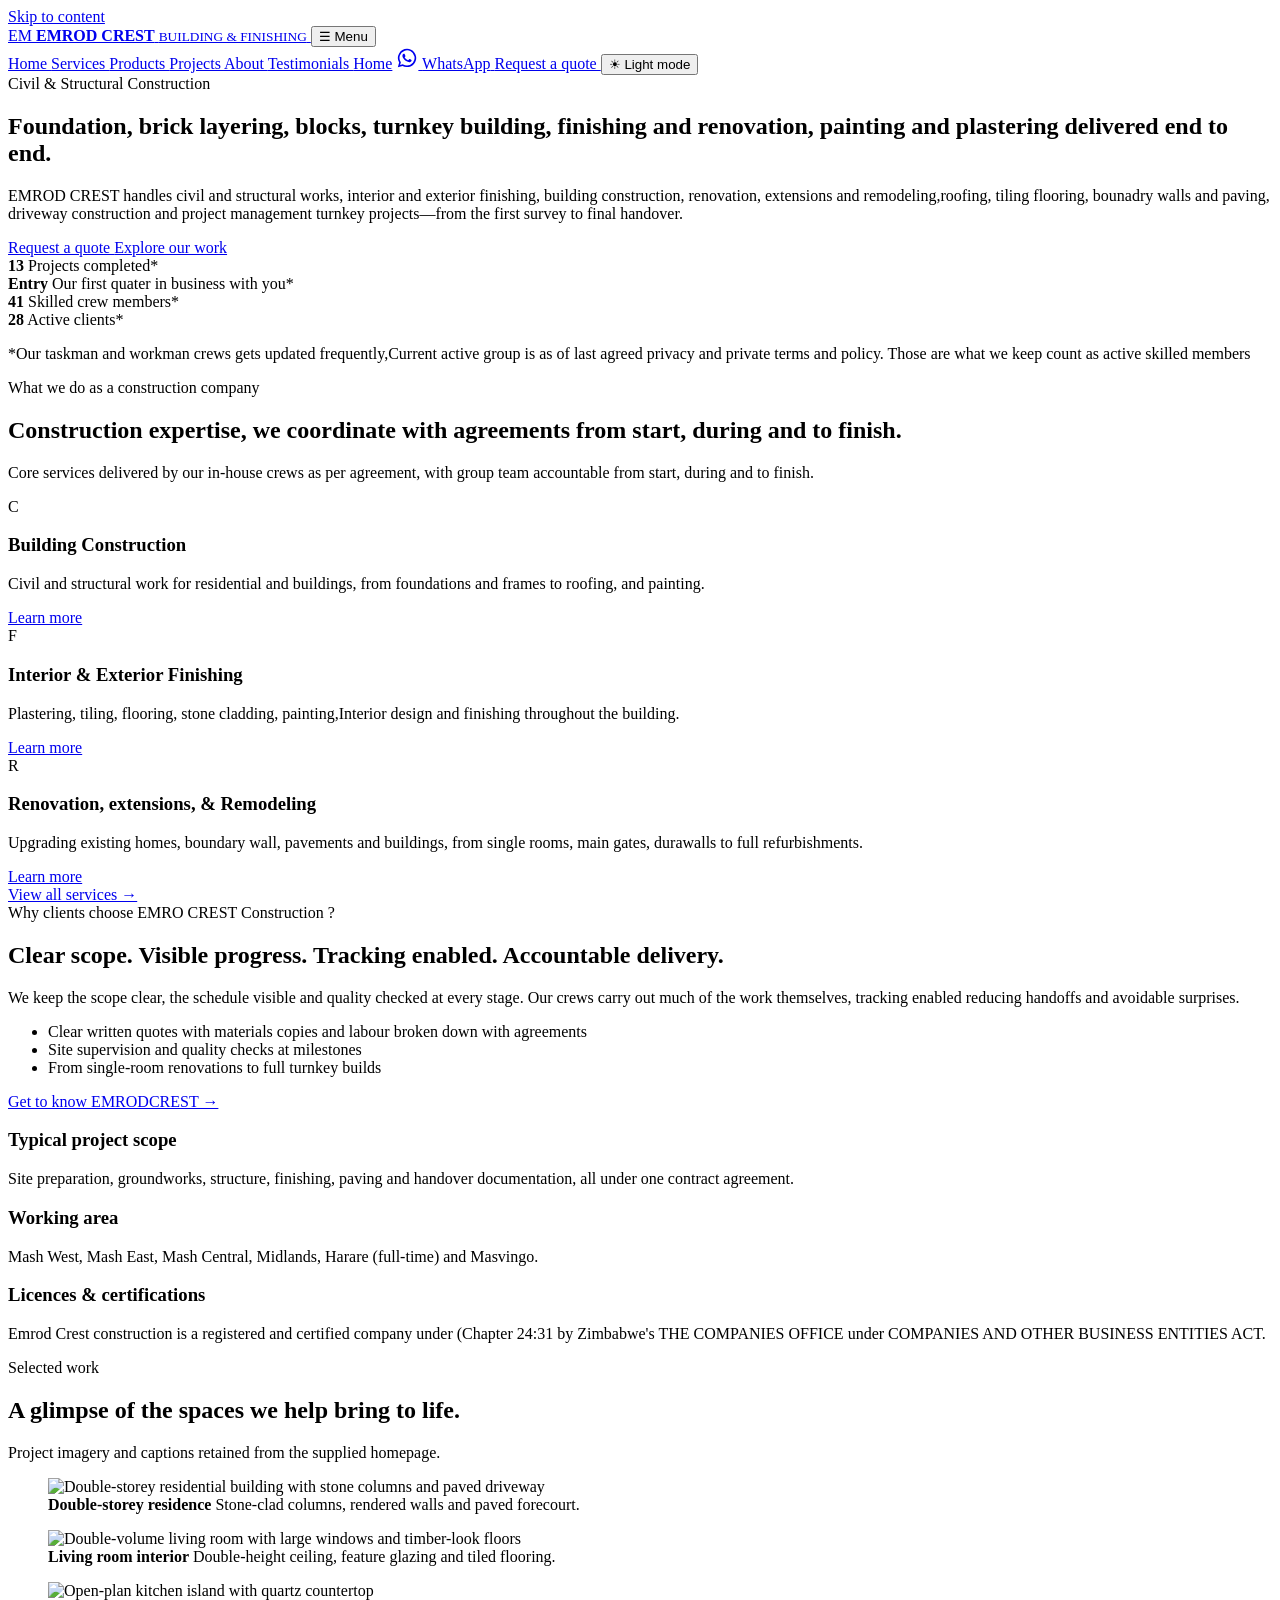
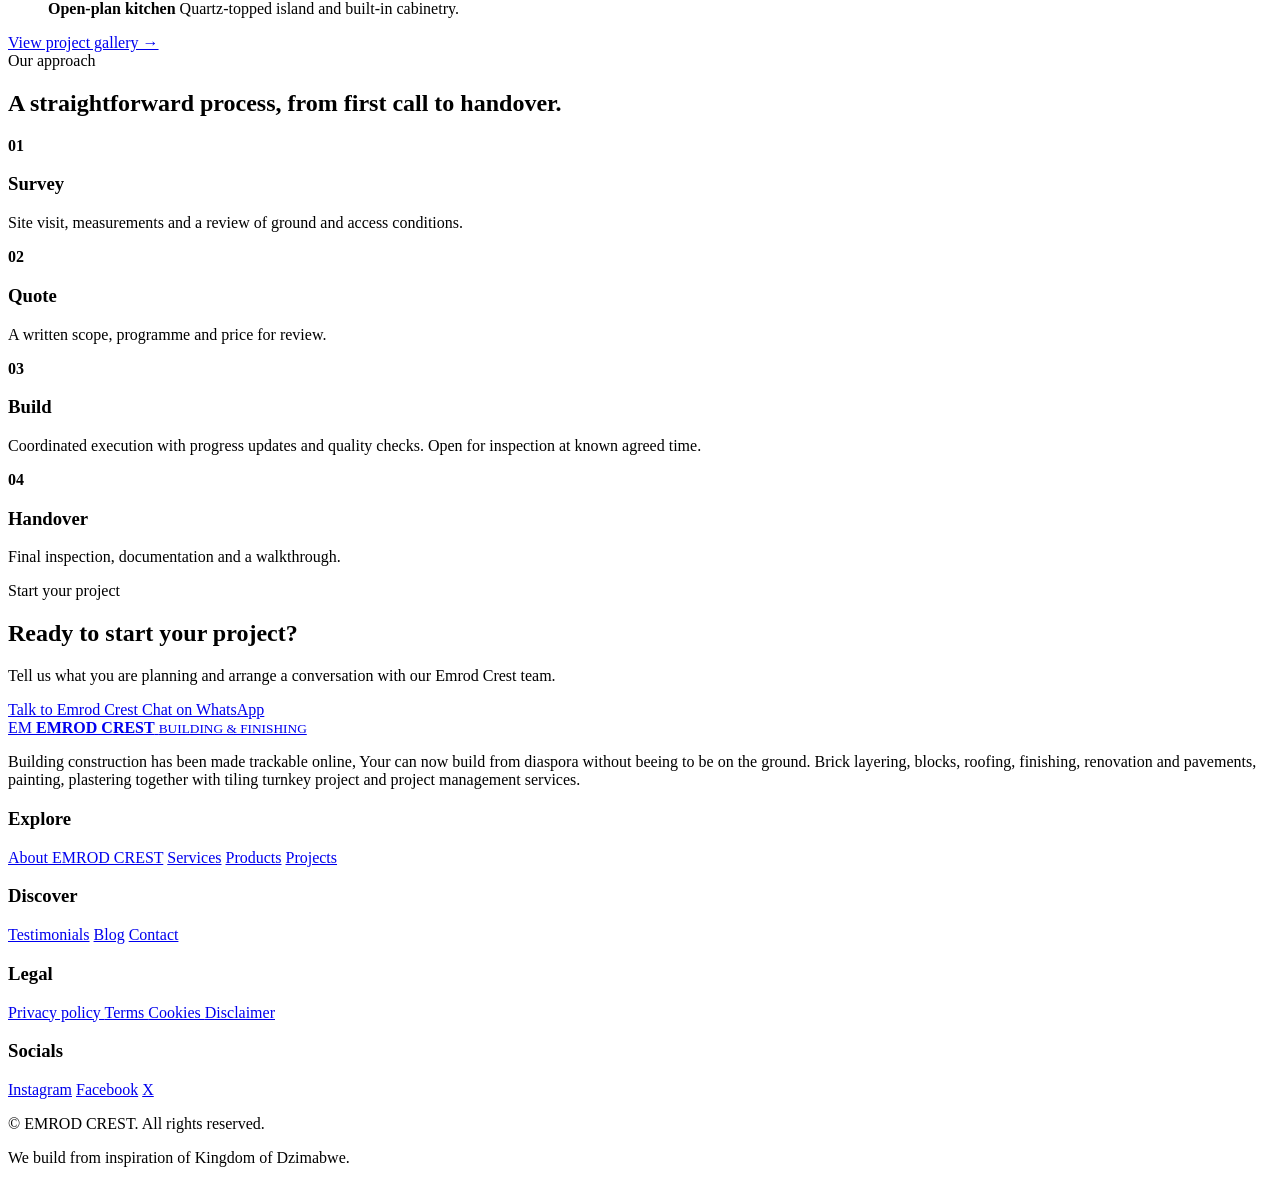
==== index.html @ abd362c2 "Update footer links for About and Facebook" ====
<!-- version2 after version 1 overide -->

<!doctype html>
<html lang="en">
<head>
  <meta charset="utf-8">
  <meta name="viewport" content="width=device-width, initial-scale=1">

  <meta
    name="description"
    content="Emrod Crest construction, bricklaying, finishing, renovation, turnkey building, painting and plastering building services."
  >

  <meta name="theme-color" content="#1f2630">

  <base href="./">

  <title>Building Construction &amp; Finishing | EMROD CREST</title>

  <!-- Theme initialization: prevent a flash of the wrong theme -->
  <script>
    (function () {
      let savedTheme = null;

      try {
        savedTheme = localStorage.getItem("emro-theme");
      } catch (error) {
        // Continue using the system preference.
      }

      const systemPrefersDark = window.matchMedia(
        "(prefers-color-scheme: dark)"
      ).matches;

      const theme = savedTheme ||
        (systemPrefersDark ? "dark" : "light");

      document.documentElement.setAttribute("data-theme", theme);
    })();
  </script>

  <link rel="stylesheet" href="assets/css/style.css">
  <script src="assets/js/main.js" defer></script>
</head>

<body>

<a class="skip-link" href="#main">Skip to content</a>


<!-- =====================================================
     HEADER / NAVIGATION
===================================================== -->

<header class="site-header">
  <div class="container nav-wrap">

    <a class="brand" href="index.html" aria-label="EMRO home">

      <span class="brand-mark">EM</span>

      <span class="brand-copy">
        <strong>EMROD CREST</strong>
        <small>BUILDING &amp; FINISHING</small>
      </span>

    </a>


    <button
      class="menu-toggle"
      type="button"
      aria-expanded="false"
      aria-controls="primary-nav"
    >
      <span aria-hidden="true">☰</span>
      <span>Menu</span>
    </button>


    <nav class="primary-nav" id="primary-nav" aria-label="Primary navigation">

      <a href="index.html" data-page="index.html" aria-current="page">
        Home
      </a>

      <a href="pages/services.html" data-page="services.html">
        Services
      </a>

      <a href="pages/products.html" data-page="products.html">
        Products
      </a>

      <a href="pages/projects.html" data-page="projects.html">
        Projects
      </a>

      <a href="pages/about.html" data-page="about.html">
        About
      </a>

      <a href="pages/testimonials.html" data-page="testimonials.html">
        Testimonials
      </a>

      <a href="index.html" data-page="index.html">Home</a>


      <!-- WhatsApp -->
      <a
        class="whatsapp-link"
        href="https://wa.me/263714387085?text=Hello%20EmrodCrest%2C%20I%27m%20interested%20in%20your%20products%20and%20services."
        target="_blank"
        rel="noopener noreferrer"
        aria-label="Chat with Emro Crest on WhatsApp"
        title="Chat with us on WhatsApp"
      >

        <svg
          viewBox="0 0 32 32"
          width="22"
          height="22"
          fill="currentColor"
          aria-hidden="true"
        >
          <path d="M16.04 2.67A13.27 13.27 0 0 0 4.6 22.65L2.67 29.33l6.84-1.8a13.3 13.3 0 1 0 6.53-24.86Zm0 24.2a10.95 10.95 0 0 1-5.58-1.53l-.4-.24-4.06 1.07 1.09-3.96-.26-.41a10.96 10.96 0 1 1 9.21 5.07Zm6.02-8.2c-.33-.17-1.96-.97-2.26-1.08-.3-.11-.52-.17-.74.17-.22.33-.85 1.08-1.04 1.3-.19.22-.38.25-.71.08-.33-.17-1.4-.52-2.67-1.65-.99-.88-1.66-1.97-1.85-2.3-.19-.33-.02-.51.14-.67.15-.15.33-.38.49-.57.16-.19.22-.33.33-.55.11-.22.06-.41-.03-.57-.08-.16-.74-1.79-1.01-2.45-.27-.64-.54-.55-.74-.56l-.63-.01c-.22 0-.57.08-.87.41-.3.33-1.14 1.11-1.14 2.7s1.17 3.13 1.33 3.35c.16.22 2.3 3.51 5.57 4.92.78.34 1.39.54 1.87.69.79.25 1.51.21 2.08.13.63-.09 1.96-.8 2.24-1.57.27-.77.27-1.43.19-1.57-.08-.14-.3-.22-.63-.39Z"/>
        </svg>

        <span>WhatsApp</span>

      </a>


      <a class="nav-cta" href="pages/contact.html">
        Request a quote
      </a>


      <!-- Shared theme toggle -->
      <button
        class="theme-toggle"
        type="button"
        data-theme-toggle
        aria-label="Switch colour theme"
        aria-pressed="false"
        title="Switch between light and dark mode"
        >
        <span class="theme-toggle-icon" data-theme-icon aria-hidden="true">☀</span>
          <span class="theme-toggle-label" data-theme-label>Light mode</span>
      </button>

    </nav>

  </div>
</header>



<!-- =====================================================
     MAIN CONTENT
===================================================== -->

<main id="main">


  <!-- ===================================================
       HERO SECTION
  ==================================================== -->

  <section class="hero">

    <div class="container hero-inner">

      <div class="eyebrow">
        Civil &amp; Structural Construction
      </div>

      <h1>
        Foundation, brick layering, blocks, turnkey building, finishing and renovation, painting and plastering
        delivered end to end.
      </h1>

      <p>
        EMROD CREST handles civil and structural works, interior and
        exterior finishing, building construction, renovation, extensions and 
        remodeling,roofing, tiling flooring, bounadry walls and
        paving, driveway construction and project management
        turnkey projects—from the first survey to final handover.
      </p>

      <div class="hero-actions">

        <a class="button button-primary" href="pages/contact.html">
          Request a quote
        </a>

        <a class="button button-outline" href="pages/projects.html">
          Explore our work
        </a>

      </div>

    </div>

  </section>



  <!-- ===================================================
       STATISTICS
  ==================================================== -->

  <section class="stats">

    <div class="container">

      <div class="stats-grid">

        <div class="stat">
          <strong>13</strong>
          <span>Projects completed*</span>
        </div>

        <div class="stat">
          <strong>Entry</strong>
          <span>Our first quater in business with you*</span>
        </div>

        <div class="stat">
          <strong>41</strong>
          <span>Skilled crew members*</span>
        </div>

        <div class="stat">
          <strong>28</strong>
          <span>Active clients*</span>
        </div>

      </div>

      <p class="blog-meta">
        *Our taskman and workman crews gets updated frequently,Current active group is as
        of last agreed privacy and private terms and policy. Those are what we keep count as active skilled members 
      </p>

    </div>

  </section>



  <!-- ===================================================
       SERVICES OVERVIEW
  ==================================================== -->

  <section class="section">

    <div class="container">

      <div class="section-heading">

        <div class="eyebrow">What we do as a construction company</div>

        <h2>
          Construction expertise, we coordinate with agreements from start, during and to finish.
        </h2>

        <p class="lead">
          Core services delivered by our in-house crews as per agreement, with group
          team accountable from start, during and to finish.
        </p>

      </div>


      <div class="card-grid">

        <article class="card">

          <div class="card-icon" aria-hidden="true">C</div>

          <h3>Building Construction</h3>

          <p>
            Civil and structural work for residential and
            buildings, from foundations and frames
            to roofing, and painting.
          </p>

          <a class="text-link" href="pages/services.html">
            Learn more
          </a>

        </article>


        <article class="card">

          <div class="card-icon" aria-hidden="true">F</div>

          <h3>Interior &amp; Exterior Finishing</h3>

          <p>
            Plastering, tiling, flooring, stone cladding,
            painting,Interior design and finishing throughout the building.
          </p>

          <a class="text-link" href="pages/services.html">
            Learn more
          </a>

        </article>


        <article class="card">

          <div class="card-icon" aria-hidden="true">R</div>

          <h3>Renovation, extensions, &amp; Remodeling</h3>

          <p>
            Upgrading existing homes, boundary wall, pavements and buildings, from
            single rooms, main gates, durawalls  to full refurbishments.
          </p>

          <a class="text-link" href="pages/services.html">
            Learn more
          </a>

        </article>

      </div>


      <a class="text-link" href="pages/services.html">
        View all services →
      </a>

    </div>

  </section>



  <!-- ===================================================
       WHY CHOOSE EMRO
  ==================================================== -->

  <section class="section section-alt">

    <div class="container split">

      <div>

        <div class="eyebrow">
          Why clients choose EMRO CREST Construction ?
        </div>

        <h2>
          Clear scope. Visible progress. Tracking enabled. Accountable delivery.
        </h2>

        <p>
          We keep the scope clear, the schedule visible and
          quality checked at every stage. Our crews carry out
          much of the work themselves, tracking enabled reducing
          handoffs and avoidable surprises.
        </p>


        <ul class="check-list">

          <li>
            Clear written quotes with materials copies and labour broken down with agreements
          </li>

          <li>
            Site supervision and quality checks at milestones
          </li>

          <li>
            From single-room renovations to full turnkey builds
          </li>

        </ul>


        <a class="text-link" href="pages/about.html">
          Get to know EMRODCREST →
        </a>

      </div>


      <aside class="dark-panel">

        <h3>Typical project scope</h3>

        <p>
          Site preparation, groundworks, structure, finishing,
          paving and handover documentation, all under one contract agreement.
        </p>


        <h3>Working area</h3>

        <p>
          Mash West, Mash East, Mash Central, Midlands,
          Harare (full-time) and Masvingo.
        </p>


        <h3>Licences &amp; certifications</h3>

        <p class="blog-meta">
          Emrod Crest construction is a registered and certified company under (Chapter 24:31
          by Zimbabwe's THE COMPANIES OFFICE under COMPANIES AND OTHER BUSINESS ENTITIES ACT.
        </p>

      </aside>

    </div>

  </section>



  <!-- ===================================================
       SELECTED PROJECTS
  ==================================================== -->

  <section class="section">

    <div class="container">

      <div class="section-heading">

        <div class="eyebrow">Selected work</div>

        <h2>
          A glimpse of the spaces we help bring to life.
        </h2>

        <p class="lead">
          Project imagery and captions retained from the supplied
          homepage.  
        </p>

      </div>


      <div class="project-grid">

        <figure class="project-card">

          <img
            src="images/double-storey-exterior.png"
            alt="Double-storey residential building with stone columns and paved driveway"
            loading="lazy"
          >

          <figcaption>
            <b>Double-storey residence</b>
            Stone-clad columns, rendered walls and paved forecourt.
          </figcaption>

        </figure>


        <figure class="project-card">

          <img
            src="images/living-room.png"
            alt="Double-volume living room with large windows and timber-look floors"
            loading="lazy"
          >

          <figcaption>
            <b>Living room interior</b>
            Double-height ceiling, feature glazing and tiled flooring.
          </figcaption>

        </figure>


        <figure class="project-card">

          <img
            src="images/kitchen.png"
            alt="Open-plan kitchen island with quartz countertop"
            loading="lazy"
          >

          <figcaption>
            <b>Open-plan kitchen</b>
            Quartz-topped island and built-in cabinetry.
          </figcaption>

        </figure>

      </div>


      <a class="text-link" href="pages/projects.html">
        View project gallery →
      </a>

    </div>

  </section>



  <!-- ===================================================
       PROJECT PROCESS
  ==================================================== -->

  <section class="section section-alt">

    <div class="container">

      <div class="section-heading">

        <div class="eyebrow">Our approach</div>

        <h2>
          A straightforward process, from first call to handover.
        </h2>

      </div>


      <div class="process-grid">

        <div class="process-step">

          <b>01</b>

          <h3>Survey</h3>

          <p>
            Site visit, measurements and a review of ground
            and access conditions.
          </p>

        </div>


        <div class="process-step">

          <b>02</b>

          <h3>Quote</h3>

          <p>
            A written scope, programme and price for review.
          </p>

        </div>


        <div class="process-step">

          <b>03</b>

          <h3>Build</h3>

          <p>
            Coordinated execution with progress updates
            and quality checks. Open for inspection at
            known agreed time.
          </p>

        </div>


        <div class="process-step">

          <b>04</b>

          <h3>Handover</h3>

          <p>
            Final inspection, documentation and a walkthrough.
          </p>

        </div>

      </div>

    </div>

  </section>



  <!-- ===================================================
       FINAL CALL TO ACTION
  ==================================================== -->

  <section class="cta">

    <div class="container">

      <div class="eyebrow">Start your project</div>

      <h2>Ready to start your project?</h2>

      <p>
        Tell us what you are planning and arrange a conversation
        with our Emrod Crest team.
      </p>


      <div class="cta-actions">

        <a class="button button-dark" href="pages/contact.html">
          Talk to Emrod Crest
        </a>

        <a
          class="button button-outline"
          href="https://wa.me/263788146367?text=Hello%20EMRODCREST%2C%20I%20would%20like%20to%20discuss%20a%20construction%20project."
          target="_blank"
          rel="noopener noreferrer"
        >
          Chat on WhatsApp
        </a>

      </div>

    </div>

  </section>

</main>



<!-- =====================================================
     FOOTER
===================================================== -->

<footer class="site-footer">

  <div class="container">

    <div class="footer-grid">


      <!-- Brand -->
      <div class="footer-brand">

        <a class="brand" href="index.html">

          <span class="brand-mark">EM</span>

          <span class="brand-copy">
            <strong>EMROD CREST</strong>
            <small>BUILDING &amp; FINISHING</small>
          </span>

        </a>

        <p>
          Building construction has been made trackable online,
          Your can now build from diaspora without beeing to be on the ground.
          Brick layering, blocks, roofing, finishing, renovation and
          pavements, painting, plastering together with tiling
          turnkey project and project management services.
        </p>

      </div>


      <!-- Explore -->
      <div>

        <h3>Explore</h3>

        <div class="footer-links">

          <a href="pages/about.html">About EMROD CREST</a>
          <a href="pages/services.html">Services</a>
          <a href="pages/products.html">Products</a>
          <a href="pages/projects.html">Projects</a>

        </div>

      </div>


      <!-- Discover -->
      <div>

        <h3>Discover</h3>

        <div class="footer-links">

          <a href="pages/testimonials.html">Testimonials</a>
          <a href="pages/blog/index.html">Blog</a>
          <a href="pages/contact.html">Contact</a>

        </div>

      </div>


      <!-- Legal -->
      <div>

        <h3>Legal</h3>

        <div class="footer-links">

          <a href="pages/legal/privacy-policy.html">
            Privacy policy
          </a>

          <a href="pages/legal/terms.html">
            Terms
          </a>

          <a href="pages/legal/cookies.html">
            Cookies
          </a>

          <a href="pages/legal/disclaimer.html">
            Disclaimer
          </a>
        </div>
      </div>
      <!-- Socials -->
      <div>
        <h3>Socials</h3>

        <div class="footer-links">
          <a href="https://www.instagram.com/emrodcrest/" target="_blank" rel="noopener noreferrer">Instagram</a>
          <a href="https://www.facebook.com/EMRODCREST" target="_blank" rel="noopener noreferrer">Facebook</a>
          <a href="https://x.com/EmmanuelMurire" target="_blank" rel="noopener noreferrer">X</a>
          </div>

      </div>

    <!-- Footer bottom -->
    <div class="footer-bottom">

      <p>
        © <span data-current-year></span> EMROD CREST. All rights reserved.
      </p>

      <p>
        We build from inspiration of Kingdom of Dzimabwe.
      </p>

    </div>

  </div>

</footer>

</body>
</html>


<!-- version 1 parent

<!DOCTYPE html>
<html lang="en">
<head>
<meta charset="UTF-8">
<meta name="viewport" content="width=device-width, initial-scale=1, viewport-fit=cover">
<title>EMRO | Building Construction &amp; Finishing</title>
<style>
  :root {
    --bg: #f5f3ee; --surface: #ffffff; --ink: #1c1f24; --muted: #5d636d;
    --accent: #e0872e; --accent-dark: #bd6d1d; --navy: #1d3b57; --dark: #1f2630; --line: #e2dfd7;
    box-sizing: border-box;
    padding-top: env(safe-area-inset-top, 0px);
    padding-bottom: env(safe-area-inset-bottom, 0px);
  }
  @media (prefers-color-scheme: dark) {
    :root:not([data-theme="light"]) {
      --bg: #14171c; --surface: #1c2027; --ink: #f1f2f4; --muted: #a4abb6; --dark: #0d0f13; --line: #2d333d;
    }
  }
  :root[data-theme="dark"] {
    --bg: #14171c; --surface: #1c2027; --ink: #f1f2f4; --muted: #a4abb6; --dark: #0d0f13; --line: #2d333d;
  }
  * { box-sizing: border-box; }
  html { scroll-behavior: smooth; scroll-padding-top: 80px; }
  body { margin: 0; font-family: system-ui, -apple-system, "Segoe UI", Roboto, Helvetica, Arial, sans-serif; background: var(--bg); color: var(--ink); line-height: 1.6; }
  a { color: inherit; }
  img { max-width: 100%; display: block; }
  .wrap { max-width: 1100px; margin: 0 auto; padding: 0 20px; }

  header.nav { position: sticky; top: env(safe-area-inset-top, 0px); z-index: 10; background: var(--dark); }
  .nav .wrap { display: flex; align-items: center; justify-content: space-between; height: 72px; }
  .logo-pill { background: #fff; border-radius: 8px; padding: 4px 8px; display: flex; align-items: center; }
  .logo-pill img { height: 52px; width: auto; }
  .nav ul { list-style: none; display: flex; gap: 22px; margin: 0; padding: 0; }
  .nav a { text-decoration: none; font-size: 0.92rem; color: #fff; opacity: 0.85; }
  .nav a:hover { opacity: 1; color: var(--accent); }
  @media (max-width: 760px) { .nav ul { display: none; } }

  .hero { background: linear-gradient(135deg, var(--dark) 0%, #2d3846 100%); color: #fff; padding: 96px 0 110px; }
  .eyebrow { color: var(--accent); text-transform: uppercase; letter-spacing: 2px; font-size: 0.8rem; font-weight: 700; }
  .hero h1 { font-size: clamp(2.1rem, 5vw, 3.5rem); line-height: 1.1; margin: 14px 0 18px; max-width: 780px; }
  .hero p { font-size: 1.1rem; max-width: 640px; opacity: 0.88; margin: 0 0 30px; }
  .btn { display: inline-block; padding: 14px 26px; border-radius: 6px; text-decoration: none; font-weight: 700; margin: 0 12px 10px 0; }
  .btn-primary { background: var(--accent); color: #fff; }
  .btn-primary:hover { background: var(--accent-dark); }
  .btn-ghost { border: 2px solid rgba(255,255,255,0.5); color: #fff; }
  .btn-ghost:hover { border-color: #fff; }

  .stats { margin-top: -48px; position: relative; }
  .stats .grid { display: grid; grid-template-columns: repeat(4, 1fr); background: var(--surface); border: 1px solid var(--line); border-radius: 10px; box-shadow: 0 10px 30px rgba(0,0,0,0.08); }
  .stat { padding: 26px 18px; text-align: center; border-right: 1px solid var(--line); }
  .stat:last-child { border-right: none; }
  .stat strong { display: block; font-size: 1.9rem; color: var(--accent); }
  .stat span { font-size: 0.85rem; color: var(--muted); }
  @media (max-width: 680px) {
    .stats .grid { grid-template-columns: repeat(2, 1fr); }
    .stat:nth-child(2) { border-right: none; }
    .stat:nth-child(-n+2) { border-bottom: 1px solid var(--line); }
  }

  section { padding: 84px 0; }
  section h2 { font-size: clamp(1.7rem, 3.5vw, 2.4rem); margin: 0 0 12px; }
  .lead { color: var(--muted); max-width: 680px; margin: 0 0 40px; }

  .services { display: grid; grid-template-columns: repeat(auto-fit, minmax(250px, 1fr)); gap: 20px; }
  .card { background: var(--surface); border: 1px solid var(--line); border-radius: 10px; padding: 28px; transition: transform .2s, border-color .2s; }
  .card:hover { transform: translateY(-3px); border-color: var(--accent); }
  .icon { width: 46px; height: 46px; border-radius: 8px; background: rgba(224,135,46,0.14); color: var(--accent); display: flex; align-items: center; justify-content: center; font-weight: 800; margin-bottom: 16px; }
  .card h3 { margin: 0 0 8px; font-size: 1.1rem; }
  .card p { margin: 0; color: var(--muted); font-size: 0.95rem; }

  .alt { background: var(--surface); border-top: 1px solid var(--line); border-bottom: 1px solid var(--line); }
  .split { display: grid; grid-template-columns: 1fr 1fr; gap: 56px; align-items: center; }
  .split p { color: var(--muted); }
  ul.checks { list-style: none; padding: 0; margin: 20px 0 0; }
  ul.checks li { padding: 8px 0 8px 30px; position: relative; border-bottom: 1px dashed var(--line); }
  ul.checks li::before { content: "\2713"; position: absolute; left: 0; color: var(--accent); font-weight: 800; }
  .panel { background: var(--dark); color: #fff; border-radius: 12px; padding: 36px; }
  .panel h4 { margin: 0 0 6px; color: var(--accent); font-size: 0.85rem; letter-spacing: 2px; text-transform: uppercase; }
  .panel p { color: rgba(255,255,255,0.8); margin: 0 0 20px; }
  .panel p:last-child { margin-bottom: 0; }
  @media (max-width: 800px) { .split { grid-template-columns: 1fr; gap: 32px; } }

  .gallery { display: grid; grid-template-columns: repeat(3, 1fr); gap: 18px; }
  .gallery figure { margin: 0; border-radius: 10px; overflow: hidden; background: var(--surface); border: 1px solid var(--line); }
  .gallery img { width: 100%; height: 280px; object-fit: cover; }
  .gallery figcaption { padding: 14px 18px; font-size: 0.92rem; color: var(--muted); }
  .gallery figcaption b { color: var(--ink); display: block; font-size: 1rem; }
  .gallery .wide { grid-column: span 2; }
  @media (max-width: 800px) { .gallery { grid-template-columns: 1fr 1fr; } .gallery .wide { grid-column: span 2; } }
  @media (max-width: 520px) { .gallery { grid-template-columns: 1fr; } .gallery .wide { grid-column: auto; } .gallery img { height: 220px; } }

  .process { display: grid; grid-template-columns: repeat(4, 1fr); gap: 18px; }
  .step { border-top: 3px solid var(--accent); padding-top: 16px; }
  .step b { display: block; color: var(--accent); font-size: 0.85rem; letter-spacing: 1px; margin-bottom: 6px; }
  .step h3 { margin: 0 0 6px; font-size: 1.05rem; }
  .step p { margin: 0; color: var(--muted); font-size: 0.92rem; }
  @media (max-width: 800px) { .process { grid-template-columns: repeat(2, 1fr); } }
  @media (max-width: 480px) { .process { grid-template-columns: 1fr; } }

  .cta { background: var(--accent); color: #fff; text-align: center; padding: 72px 0; }
  .cta h2 { color: #fff; margin-bottom: 10px; }
  .cta p { opacity: 0.94; margin: 0 0 26px; }
  .cta .btn-dark { background: var(--dark); color: #fff; }
  .cta .btn-dark:hover { background: #000; }
  .cta .btn-ghost { border-color: rgba(255,255,255,0.8); }

  footer { background: var(--dark); color: rgba(255,255,255,0.7); padding: 36px 0; font-size: 0.9rem; }
  footer .wrap { display: flex; flex-wrap: wrap; justify-content: space-between; align-items: center; gap: 14px; }
  footer .logo-pill img { height: 44px; }
</style>
</head>
<body>

<header class="nav">
  <div class="wrap">
    <div class="logo-pill"><img src="images/emro-logo.png" alt="EMRO logo"></div>
    <nav>
      <ul>
        <li><a href="#services">Services</a></li>
        <li><a href="#capability">Why Emrod Crest constructions</a></li>
        <li><a href="#projects">Projects</a></li>
        <li><a href="#process">Process</a></li>
        <li><a href="#contact">Contact</a></li>
      </ul>
    </nav>
  </div>
</header>

<div class="hero">
  <div class="wrap">
    <div class="eyebrow">Civil &amp; Structural Construction</div>
    <h1>Building construction, turnkey building, finishing, painting, plastering and renovation, delivered end to end.</h1>
    <p>Emrod Crest construction handles civil and structural works, interior and exterior bricklaying to finishing, renovation and remodeling, and foundation to roofing projects, from the first survey to final handover.</p>
    <a class="btn btn-primary" href="#contact">Request a Quote</a>
    <a class="btn btn-ghost" href="#projects">View Our Work</a>
  </div>
</div>

<div class="stats">
  <div class="wrap">
    <div class="grid">
      <div class="stat"><strong>158</strong><span>Projects completed</span></div>
      <div class="stat"><strong>1</strong><span>Year in business</span></div>
      <div class="stat"><strong>128</strong><span>Skilled crew members</span></div>
      <div class="stat"><strong>8</strong><span>Active clients</span></div>
    </div>
  </div>
</div>

<section id="services">
  <div class="wrap">
    <h2>What we do</h2>
    <p class="lead">Core services delivered by both our out and in-house crews, with two team accountable from start to finish.</p>
    <div class="services">
      <div class="card">
        <div class="icon">C</div>
        <h3>Building Construction</h3>
        <p>Civil and structural work for residential and commercial buildings, from foundations and frames to roofing.</p>
      </div>
      <div class="card">
        <div class="icon">F</div>
        <h3>Interior &amp; Exterior Finishing</h3>
        <p>Plastering, tiling, flooring, stone cladding, painting and finishes that carry the design through the whole building.</p>
      </div>
      <div class="card">
        <div class="icon">R</div>
        <h3>Renovation &amp; Extensions &amp; Remodeling</h3>
        <p>Upgrading existing homes and buildings, adding new spaces to existing buildings from single rooms to full interior and exterior refurbishments.</p>
      </div>
       <div class="card">
        <div class="icon">T</div>
        <h3>Bricklaying and Blockwork</h3>
        <p>We take boundary construction walls, pertitions, structural supports all using brincks or concrete blocks to a finished building ready to move into or open for business.</p>
      </div>
      <div class="card">
        <div class="icon">T</div>
        <h3>Turnkey Services</h3>
        <p>We take a project from design and approvals through to a finished building ready to move into or open for business.</p>
      </div>
      <div class="card">
        <div class="icon">D</div>
        <h3>Durawalls &amp; Boundary walls installation</h3>
        <p>Supply and installation of Durawall systems for boundary, retaining and site perimeter applications.</p>
      </div>
      <div class="card">
        <div class="icon">D</div>
        <h3>Foundation &amp; Concrete works</h3>
        <p>Supply and pouring concrete, installation of footings and site structural foundation elements.</p>
      </div>
      <div class="card">
        <div class="icon">P</div>
        <h3>Pavement Works</h3>
        <p>Driveways, parking areas and site paving, built to correct grades, compaction and drainage standards.</p>
      </div>
      <div class="card">
        <div class="icon">P</div>
        <h3>Construction project management</h3>
        <p>Overseeing, planning, and coordinating timelines, labor, and resources for construction projects.</p>
      </div>
      
    </div>
  </div>
</section>

<section id="capability" class="alt">
  <div class="wrap split">
    <div>
      <h2>Why clients choose Emrod Crest construction</h2>
      <p>We keep the scope clear and transparent, the schedule visible and quality checked at every stage to you. Our crews carry out most of the work themselves, which means fewer handoffs and fewer surprises.</p>
      <ul class="checks">
        <li>128 skilled crew members across civil, structural and finishing trades</li>
        <li>Clear written quotes with materials and labour broken down</li>
        <li>Site supervision and quality checks at every milestone</li>
        <li>From single-room renovations to full turnkey builds</li>
      </ul>
    </div>
    <div class="panel">
      <h4>Typical project scope</h4>
      <p>Site preparation, groundworks, structure, finishing, paving and handover documentation, all under one contract.</p>
      <h4>Working area</h4>
      <p>Mash West, Mash East, Mash Central, Midlands, Harare (full-time) and Masvingo</p>
      <h4>Licences &amp; certifications</h4>
      <!--add licenses, registration numbers etc here-->

<!--
      <p></p> 
    </div>
  </div>
</section>

<section id="projects">
  <div class="wrap">
    <h2>Selected work</h2>
    <p class="lead">A look at recent residential builds and interiors.</p>
    <div class="gallery">
      <figure class="wide">
        <!-- Add project names, locations and completion dates to each caption
        <img src="images/double-storey-exterior.png" alt="Double-storey residential building with stone columns and paved driveway">
        <figcaption><b>Double-storey residence</b>Stone-clad columns, rendered walls and paved forecourt.</figcaption>
      </figure>
      <figure>
        <img src="images/living-room.png" alt="Double-volume living room with large windows and timber-look floors">
        <figcaption><b>Living room interior</b>Double-height ceiling, feature glazing and tiled flooring.</figcaption>
      </figure>
      <figure>
        <img src="images/kitchen.png" alt="Open-plan kitchen island with quartz countertop">
        <figcaption><b>Open-plan kitchen</b>Quartz-topped island and built-in cabinetry.</figcaption>
      </figure>
      <figure>
        <img src="images/stone-home.png" alt="Stone and glass house exterior with gabled roof">
        <figcaption><b>Stone-and-glass home</b>Natural stone facade with large glazed openings.</figcaption>
      </figure>
      <figure>
        <img src="images/design-render.png" alt="Architectural design render of a single-storey home">
        <figcaption><b>Single-storey design</b>Architectural concept with stone accents and metal roofing.</figcaption>
      </figure>
    </div>
  </div>
</section>

<section id="process" class="alt">
  <div class="wrap">
    <h2>How we work</h2>
    <p class="lead">A simple, repeatable process from first call to final handover.</p>
    <div class="process">
      <div class="step"><b>01</b><h3>Survey</h3><p>Site visit, measurements and a review of ground and access conditions.</p></div>
      <div class="step"><b>02</b><h3>Quote</h3><p>A clear written scope, programme and price with no hidden line items.</p></div>
      <div class="step"><b>03</b><h3>Build</h3><p>Coordinated execution with regular progress updates and quality checks.</p></div>
      <div class="step"><b>04</b><h3>Handover</h3><p>Final inspection, documentation and a walkthrough before we leave the site.</p></div>
    </div>
  </div>
</section>

<section class="cta" id="contact">
  <div class="wrap">
    <h2>Ready to start your project?</h2>
    <p>Tell us what you are planning and we will get back to you with a site visit date and a clear quote.</p>
    <a class="btn btn-dark" href="mailto:[email@emro.com]">Email Us</a>
    <a class="btn btn-ghost" href="tel:+263788146367">Call +263 788 146 367</a>
  </div>
</section>

<footer>
  <div class="wrap">
    <div class="logo-pill"><img src="images/emro-logo.png" alt="EMRO logo"></div>
    <div>Office address: 2337Ace cresent, Mnt Pleasant<br>&copy; EMRO. All rights reserved.</div>
  </div>
</footer>

</body>
</html> -->
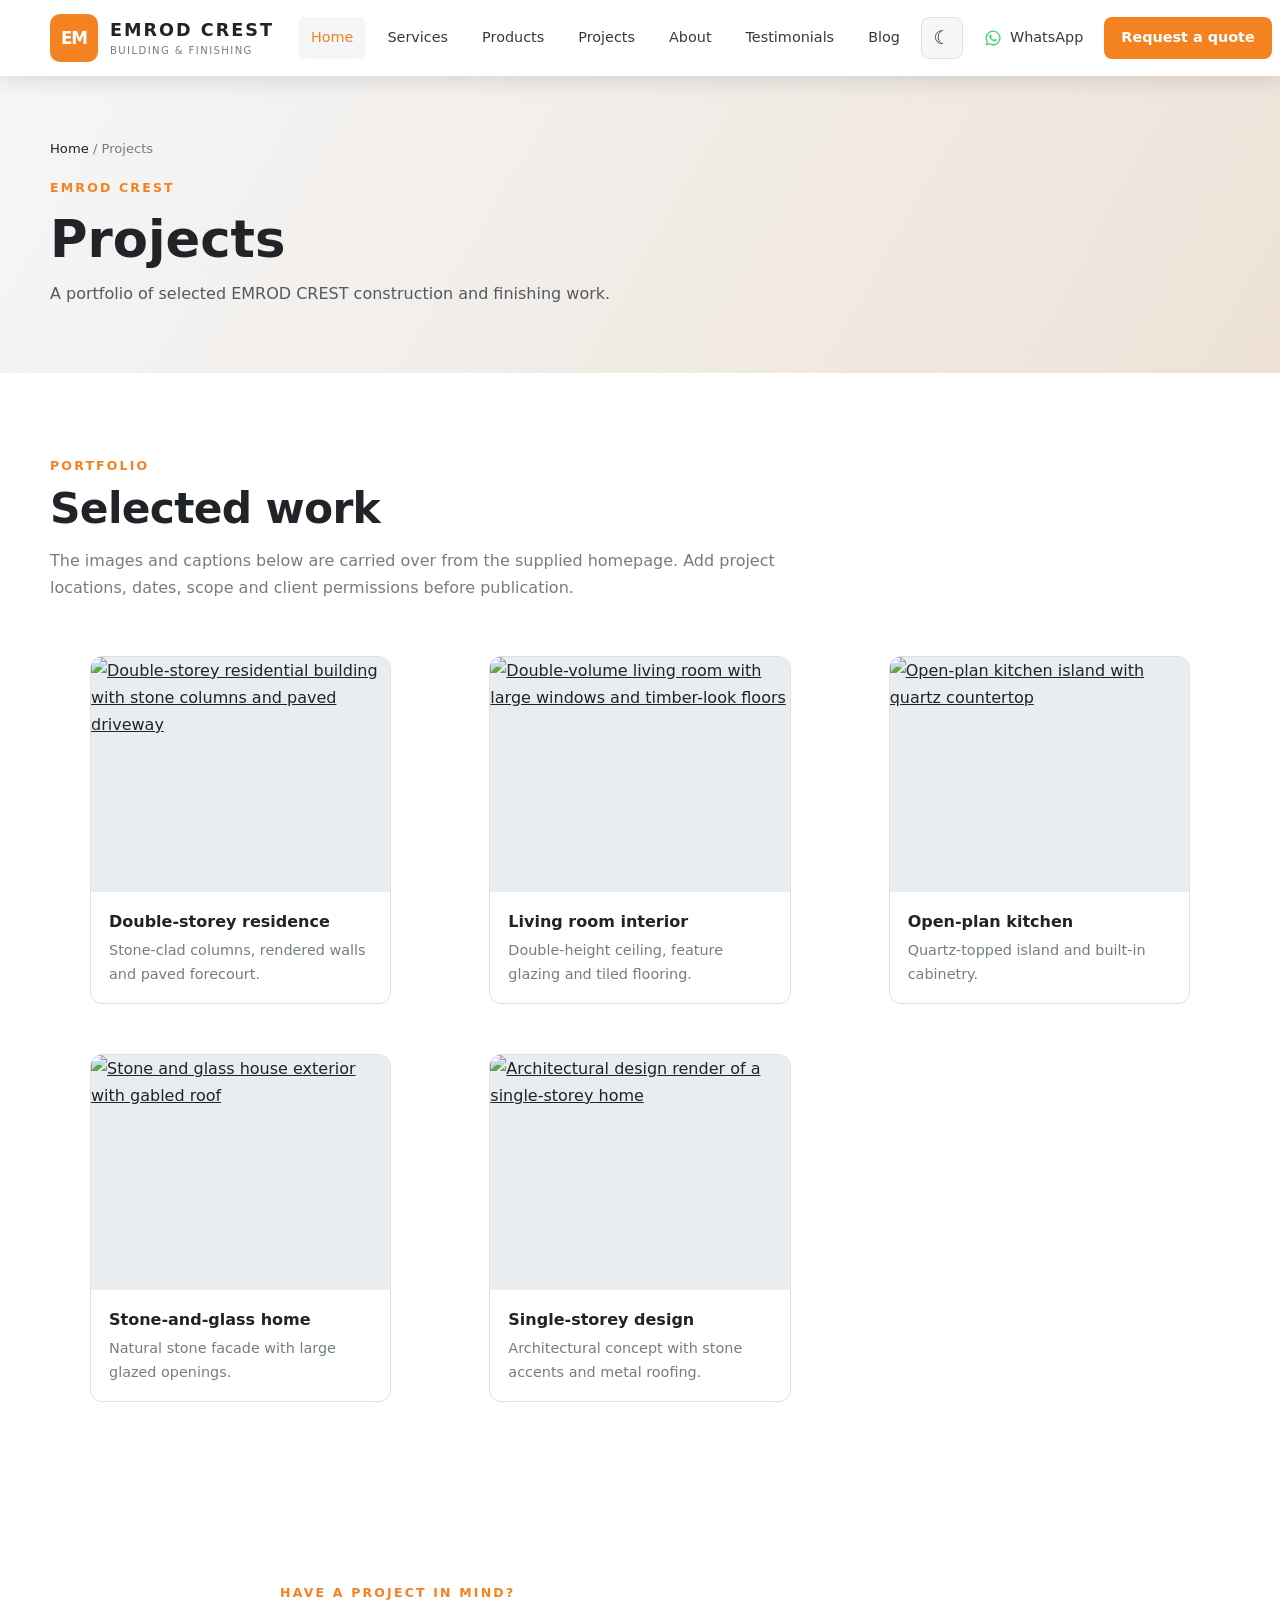
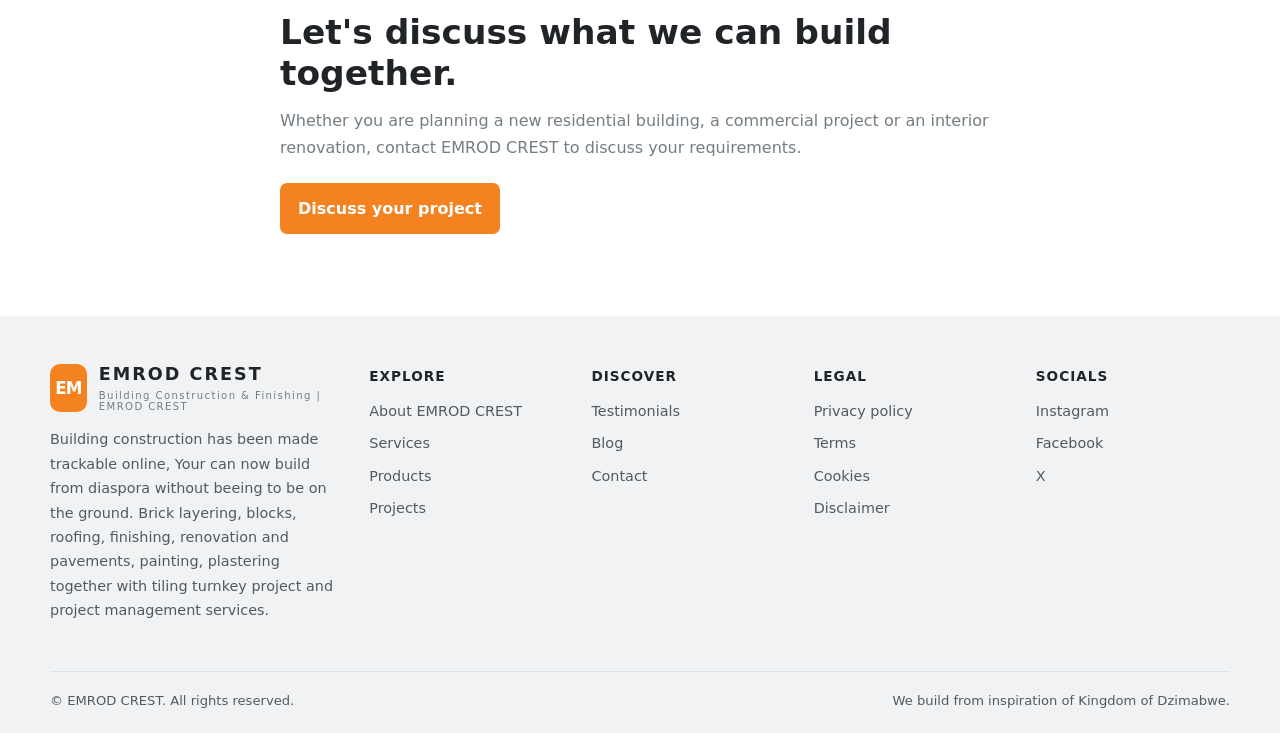
==== commit c9d6c650: "Update home index" ====
--- a/index.html
+++ b/index.html
@@ -1,4 +1,3 @@
-<!-- version2 after version 1 overide -->
 
 <!doctype html>
 <html lang="en">
@@ -6,28 +5,17 @@
   <meta charset="utf-8">
   <meta name="viewport" content="width=device-width, initial-scale=1">
 
-  <meta
-    name="description"
-    content="Emrod Crest construction, bricklaying, finishing, renovation, turnkey building, painting and plastering building services."
-  >
-
+  <meta name="description" content="A portfolio of selected EMROD CREST construction and finishing work.">
   <meta name="theme-color" content="#1f2630">
 
-  <base href="./">
-
-  <title>Building Construction &amp; Finishing | EMROD CREST</title>
-
-  <!-- Theme initialization: prevent a flash of the wrong theme -->
+  <base href="../">
+
+  <title>Projects | EMROD CREST</title>
+
+  <!-- Theme initialization -->
   <script>
     (function () {
-      let savedTheme = null;
-
-      try {
-        savedTheme = localStorage.getItem("emro-theme");
-      } catch (error) {
-        // Continue using the system preference.
-      }
-
+      const savedTheme = localStorage.getItem("emro-theme");
       const systemPrefersDark = window.matchMedia(
         "(prefers-color-scheme: dark)"
       ).matches;
@@ -47,25 +35,18 @@
 
 <a class="skip-link" href="#main">Skip to content</a>
 
-
-<!-- =====================================================
-     HEADER / NAVIGATION
-===================================================== -->
+<!-- ================= HEADER / NAVIGATION ================= -->
 
 <header class="site-header">
   <div class="container nav-wrap">
 
     <a class="brand" href="index.html" aria-label="EMRO home">
-
       <span class="brand-mark">EM</span>
-
       <span class="brand-copy">
         <strong>EMROD CREST</strong>
         <small>BUILDING &amp; FINISHING</small>
       </span>
-
     </a>
-
 
     <button
       class="menu-toggle"
@@ -77,46 +58,38 @@
       <span>Menu</span>
     </button>
 
-
     <nav class="primary-nav" id="primary-nav" aria-label="Primary navigation">
 
-      <a href="index.html" data-page="index.html" aria-current="page">
-        Home
-      </a>
-
-      <a href="pages/services.html" data-page="services.html">
-        Services
-      </a>
-
-      <a href="pages/products.html" data-page="products.html">
-        Products
-      </a>
-
-      <a href="pages/projects.html" data-page="projects.html">
-        Projects
-      </a>
-
-      <a href="pages/about.html" data-page="about.html">
-        About
-      </a>
-
-      <a href="pages/testimonials.html" data-page="testimonials.html">
-        Testimonials
-      </a>
-
       <a href="index.html" data-page="index.html">Home</a>
-
-
-      <!-- WhatsApp -->
+      <a href="pages/services.html" data-page="services.html">Services</a>
+      <a href="pages/products.html" data-page="products.html">Products</a>
+      <a href="pages/projects.html" data-page="projects.html" aria-current="page">Projects</a>
+      <a href="pages/about.html" data-page="about.html">About</a>
+      <a href="pages/testimonials.html" data-page="testimonials.html">Testimonials</a>
+      <a href="pages/blog/index.html" data-page="blog-index.html">Blog</a>
+
+      <!-- LIGHT / DARK THEME TOGGLE -->
+      <button
+        class="theme-toggle"
+        type="button"
+        data-theme-toggle
+        aria-label="Switch colour theme"
+        aria-pressed="false"
+        title="Switch between light and dark mode"
+      >
+      <span class="theme-toggle-icon" data-theme-icon aria-hidden="true">☀</span>
+        <span class="theme-toggle-label" data-theme-label>Light mode</span>
+      </button>
+
+      <!-- WHATSAPP DIRECT MESSAGE -->
       <a
         class="whatsapp-link"
-        href="https://wa.me/263714387085?text=Hello%20EmrodCrest%2C%20I%27m%20interested%20in%20your%20products%20and%20services."
+        href="https://wa.me/263788146367?text=Hello%20Emrod%20Crest%2C%20I%27m%20interested%20in%20your%20products%20and%20services."
         target="_blank"
         rel="noopener noreferrer"
-        aria-label="Chat with Emro Crest on WhatsApp"
+        aria-label="Chat with EMROD CREST on WhatsApp"
         title="Chat with us on WhatsApp"
       >
-
         <svg
           viewBox="0 0 32 32"
           width="22"
@@ -126,543 +99,166 @@
         >
           <path d="M16.04 2.67A13.27 13.27 0 0 0 4.6 22.65L2.67 29.33l6.84-1.8a13.3 13.3 0 1 0 6.53-24.86Zm0 24.2a10.95 10.95 0 0 1-5.58-1.53l-.4-.24-4.06 1.07 1.09-3.96-.26-.41a10.96 10.96 0 1 1 9.21 5.07Zm6.02-8.2c-.33-.17-1.96-.97-2.26-1.08-.3-.11-.52-.17-.74.17-.22.33-.85 1.08-1.04 1.3-.19.22-.38.25-.71.08-.33-.17-1.4-.52-2.67-1.65-.99-.88-1.66-1.97-1.85-2.3-.19-.33-.02-.51.14-.67.15-.15.33-.38.49-.57.16-.19.22-.33.33-.55.11-.22.06-.41-.03-.57-.08-.16-.74-1.79-1.01-2.45-.27-.64-.54-.55-.74-.56l-.63-.01c-.22 0-.57.08-.87.41-.3.33-1.14 1.11-1.14 2.7s1.17 3.13 1.33 3.35c.16.22 2.3 3.51 5.57 4.92.78.34 1.39.54 1.87.69.79.25 1.51.21 2.08.13.63-.09 1.96-.8 2.24-1.57.27-.77.27-1.43.19-1.57-.08-.14-.3-.22-.63-.39Z"/>
         </svg>
-
         <span>WhatsApp</span>
-
       </a>
-
 
       <a class="nav-cta" href="pages/contact.html">
         Request a quote
       </a>
 
-
-      <!-- Shared theme toggle -->
-      <button
-        class="theme-toggle"
-        type="button"
-        data-theme-toggle
-        aria-label="Switch colour theme"
-        aria-pressed="false"
-        title="Switch between light and dark mode"
-        >
-        <span class="theme-toggle-icon" data-theme-icon aria-hidden="true">☀</span>
-          <span class="theme-toggle-label" data-theme-label>Light mode</span>
-      </button>
-
     </nav>
-
   </div>
 </header>
 
 
-
-<!-- =====================================================
-     MAIN CONTENT
-===================================================== -->
+<!-- ================= MAIN CONTENT ================= -->
 
 <main id="main">
 
-
-  <!-- ===================================================
-       HERO SECTION
-  ==================================================== -->
-
-  <section class="hero">
-
-    <div class="container hero-inner">
-
-      <div class="eyebrow">
-        Civil &amp; Structural Construction
-      </div>
-
-      <h1>
-        Foundation, brick layering, blocks, turnkey building, finishing and renovation, painting and plastering
-        delivered end to end.
-      </h1>
+  <!-- PROJECT HERO -->
+
+  <section class="page-hero">
+    <div class="container">
+
+      <div class="breadcrumbs">
+        <a href="index.html">Home</a> / Projects
+      </div>
+
+      <div class="eyebrow">EMROD CREST</div>
+
+      <h1>Projects</h1>
 
       <p>
-        EMROD CREST handles civil and structural works, interior and
-        exterior finishing, building construction, renovation, extensions and 
-        remodeling,roofing, tiling flooring, bounadry walls and
-        paving, driveway construction and project management
-        turnkey projects—from the first survey to final handover.
+        A portfolio of selected EMROD CREST construction and finishing work.
       </p>
 
-      <div class="hero-actions">
-
-        <a class="button button-primary" href="pages/contact.html">
-          Request a quote
-        </a>
-
-        <a class="button button-outline" href="pages/projects.html">
-          Explore our work
-        </a>
-
-      </div>
-
-    </div>
-
+    </div>
   </section>
 
 
-
-  <!-- ===================================================
-       STATISTICS
-  ==================================================== -->
-
-  <section class="stats">
-
+  <!-- PROJECT PORTFOLIO -->
+
+  <section class="section">
     <div class="container">
 
-      <div class="stats-grid">
-
-        <div class="stat">
-          <strong>13</strong>
-          <span>Projects completed*</span>
-        </div>
-
-        <div class="stat">
-          <strong>Entry</strong>
-          <span>Our first quater in business with you*</span>
-        </div>
-
-        <div class="stat">
-          <strong>41</strong>
-          <span>Skilled crew members*</span>
-        </div>
-
-        <div class="stat">
-          <strong>28</strong>
-          <span>Active clients*</span>
-        </div>
-
-      </div>
-
-      <p class="blog-meta">
-        *Our taskman and workman crews gets updated frequently,Current active group is as
-        of last agreed privacy and private terms and policy. Those are what we keep count as active skilled members 
-      </p>
-
-    </div>
-
-  </section>
-
-
-
-  <!-- ===================================================
-       SERVICES OVERVIEW
-  ==================================================== -->
-
-  <section class="section">
-
-    <div class="container">
-
       <div class="section-heading">
 
-        <div class="eyebrow">What we do as a construction company</div>
-
-        <h2>
-          Construction expertise, we coordinate with agreements from start, during and to finish.
-        </h2>
+        <div class="eyebrow">Portfolio</div>
+
+        <h2>Selected work</h2>
 
         <p class="lead">
-          Core services delivered by our in-house crews as per agreement, with group
-          team accountable from start, during and to finish.
+          The images and captions below are carried over from the
+          supplied homepage. Add project locations, dates, scope
+          and client permissions before publication.
         </p>
 
       </div>
 
 
-      <div class="card-grid">
-
-        <article class="card">
-
-          <div class="card-icon" aria-hidden="true">C</div>
-
-          <h3>Building Construction</h3>
-
-          <p>
-            Civil and structural work for residential and
-            buildings, from foundations and frames
-            to roofing, and painting.
-          </p>
-
-          <a class="text-link" href="pages/services.html">
-            Learn more
-          </a>
-
-        </article>
-
-
-        <article class="card">
-
-          <div class="card-icon" aria-hidden="true">F</div>
-
-          <h3>Interior &amp; Exterior Finishing</h3>
-
-          <p>
-            Plastering, tiling, flooring, stone cladding,
-            painting,Interior design and finishing throughout the building.
-          </p>
-
-          <a class="text-link" href="pages/services.html">
-            Learn more
-          </a>
-
-        </article>
-
-
-        <article class="card">
-
-          <div class="card-icon" aria-hidden="true">R</div>
-
-          <h3>Renovation, extensions, &amp; Remodeling</h3>
-
-          <p>
-            Upgrading existing homes, boundary wall, pavements and buildings, from
-            single rooms, main gates, durawalls  to full refurbishments.
-          </p>
-
-          <a class="text-link" href="pages/services.html">
-            Learn more
-          </a>
-
-        </article>
-
-      </div>
-
-
-      <a class="text-link" href="pages/services.html">
-        View all services →
-      </a>
-
-    </div>
-
-  </section>
-
-
-
-  <!-- ===================================================
-       WHY CHOOSE EMRO
-  ==================================================== -->
-
-  <section class="section section-alt">
-
-    <div class="container split">
-
-      <div>
-
-        <div class="eyebrow">
-          Why clients choose EMRO CREST Construction ?
-        </div>
-
-        <h2>
-          Clear scope. Visible progress. Tracking enabled. Accountable delivery.
-        </h2>
-
-        <p>
-          We keep the scope clear, the schedule visible and
-          quality checked at every stage. Our crews carry out
-          much of the work themselves, tracking enabled reducing
-          handoffs and avoidable surprises.
-        </p>
-
-
-        <ul class="check-list">
-
-          <li>
-            Clear written quotes with materials copies and labour broken down with agreements
-          </li>
-
-          <li>
-            Site supervision and quality checks at milestones
-          </li>
-
-          <li>
-            From single-room renovations to full turnkey builds
-          </li>
-
-        </ul>
-
-
-        <a class="text-link" href="pages/about.html">
-          Get to know EMRODCREST →
-        </a>
-
-      </div>
-
-
-      <aside class="dark-panel">
-
-        <h3>Typical project scope</h3>
-
-        <p>
-          Site preparation, groundworks, structure, finishing,
-          paving and handover documentation, all under one contract agreement.
-        </p>
-
-
-        <h3>Working area</h3>
-
-        <p>
-          Mash West, Mash East, Mash Central, Midlands,
-          Harare (full-time) and Masvingo.
-        </p>
-
-
-        <h3>Licences &amp; certifications</h3>
-
-        <p class="blog-meta">
-          Emrod Crest construction is a registered and certified company under (Chapter 24:31
-          by Zimbabwe's THE COMPANIES OFFICE under COMPANIES AND OTHER BUSINESS ENTITIES ACT.
-        </p>
-
-      </aside>
-
-    </div>
-
-  </section>
-
-
-
-  <!-- ===================================================
-       SELECTED PROJECTS
-  ==================================================== -->
-
-  <section class="section">
-
-    <div class="container">
-
-      <div class="section-heading">
-
-        <div class="eyebrow">Selected work</div>
-
-        <h2>
-          A glimpse of the spaces we help bring to life.
-        </h2>
-
-        <p class="lead">
-          Project imagery and captions retained from the supplied
-          homepage.  
-        </p>
-
-      </div>
-
-
       <div class="project-grid">
-
-        <figure class="project-card">
-
-          <img
-            src="images/double-storey-exterior.png"
-            alt="Double-storey residential building with stone columns and paved driveway"
-            loading="lazy"
-          >
-
+        <figure class="project-card">
+          <a class="project-image-link" href="images/double-storey-exterior.png" data-lightbox aria-label="View full-size image of the double-storey residence">
+            <img src="images/double-storey-exterior.png" alt="Double-storey residential building with stone columns and paved driveway" loading="lazy">
+          </a>
           <figcaption>
             <b>Double-storey residence</b>
             Stone-clad columns, rendered walls and paved forecourt.
           </figcaption>
-
-        </figure>
-
-
-        <figure class="project-card">
-
-          <img
-            src="images/living-room.png"
-            alt="Double-volume living room with large windows and timber-look floors"
-            loading="lazy"
-          >
-
+        </figure>
+
+        <figure class="project-card">
+          <a class="project-image-link" href="images/living-room.png" data-lightbox aria-label="View full-size image of the living room interior">
+            <img src="images/living-room.png" alt="Double-volume living room with large windows and timber-look floors" loading="lazy">
+          </a>
           <figcaption>
             <b>Living room interior</b>
             Double-height ceiling, feature glazing and tiled flooring.
           </figcaption>
-
-        </figure>
-
-
-        <figure class="project-card">
-
-          <img
-            src="images/kitchen.png"
-            alt="Open-plan kitchen island with quartz countertop"
-            loading="lazy"
-          >
-
+        </figure>
+
+        <figure class="project-card">
+          <a class="project-image-link" href="images/kitchen.png" data-lightbox aria-label="View full-size image of the open-plan kitchen">
+            <img src="images/kitchen.png" alt="Open-plan kitchen island with quartz countertop" loading="lazy">
+          </a>
           <figcaption>
             <b>Open-plan kitchen</b>
             Quartz-topped island and built-in cabinetry.
           </figcaption>
-
-        </figure>
-
-      </div>
-
-
-      <a class="text-link" href="pages/projects.html">
-        View project gallery →
-      </a>
-
-    </div>
-
+        </figure>
+
+        <figure class="project-card">
+          <a class="project-image-link" href="images/stone-home.png" data-lightbox aria-label="View full-size image of the stone-and-glass home">
+            <img src="images/stone-home.png" alt="Stone and glass house exterior with gabled roof" loading="lazy">
+          </a>
+          <figcaption>
+            <b>Stone-and-glass home</b>
+            Natural stone facade with large glazed openings.
+          </figcaption>
+        </figure>
+
+        <figure class="project-card">
+          <a class="project-image-link" href="images/design-render.png" data-lightbox aria-label="View full-size image of the single-storey design">
+            <img src="images/design-render.png" alt="Architectural design render of a single-storey home" loading="lazy">
+          </a>
+          <figcaption>
+            <b>Single-storey design</b>
+            Architectural concept with stone accents and metal roofing.
+          </figcaption>
+        </figure>
+      </div>
+    </div>
   </section>
 
 
-
-  <!-- ===================================================
-       PROJECT PROCESS
-  ==================================================== -->
-
-  <section class="section section-alt">
-
+    <!-- PROJECT ENQUIRY CTA -->
+
+  <section class="section project-cta">
     <div class="container">
 
-      <div class="section-heading">
-
-        <div class="eyebrow">Our approach</div>
-
-        <h2>
-          A straightforward process, from first call to handover.
-        </h2>
-
-      </div>
-
-
-      <div class="process-grid">
-
-        <div class="process-step">
-
-          <b>01</b>
-
-          <h3>Survey</h3>
-
-          <p>
-            Site visit, measurements and a review of ground
-            and access conditions.
-          </p>
-
-        </div>
-
-
-        <div class="process-step">
-
-          <b>02</b>
-
-          <h3>Quote</h3>
-
-          <p>
-            A written scope, programme and price for review.
-          </p>
-
-        </div>
-
-
-        <div class="process-step">
-
-          <b>03</b>
-
-          <h3>Build</h3>
-
-          <p>
-            Coordinated execution with progress updates
-            and quality checks. Open for inspection at
-            known agreed time.
-          </p>
-
-        </div>
-
-
-        <div class="process-step">
-
-          <b>04</b>
-
-          <h3>Handover</h3>
-
-          <p>
-            Final inspection, documentation and a walkthrough.
-          </p>
-
-        </div>
-
-      </div>
-
-    </div>
-
-  </section>
-
-
-
-  <!-- ===================================================
-       FINAL CALL TO ACTION
-  ==================================================== -->
-
-  <section class="cta">
-
-    <div class="container">
-
-      <div class="eyebrow">Start your project</div>
-
-      <h2>Ready to start your project?</h2>
-
-      <p>
-        Tell us what you are planning and arrange a conversation
-        with our Emrod Crest team.
-      </p>
-
-
-      <div class="cta-actions">
-
-        <a class="button button-dark" href="pages/contact.html">
-          Talk to Emrod Crest
-        </a>
+      <div class="cta-content">
+
+        <div class="eyebrow">Have a project in mind?</div>
+
+        <h2>Let's discuss what we can build together.</h2>
+
+        <p>
+          Whether you are planning a new residential building,
+          a commercial project or an interior renovation,
+          contact EMROD CREST to discuss your requirements.
+        </p>
 
         <a
-          class="button button-outline"
-          href="https://wa.me/263788146367?text=Hello%20EMRODCREST%2C%20I%20would%20like%20to%20discuss%20a%20construction%20project."
+          class="btn btn-primary"
+          href="https://wa.me/263788146367?text=Hello%20Emrod%20Crest%2C%20I%27d%20like%20to%20discuss%20a%20construction%20project."
           target="_blank"
           rel="noopener noreferrer"
         >
-          Chat on WhatsApp
+          Discuss your project
         </a>
 
       </div>
 
     </div>
-
   </section>
 
 </main>
-
-
 
 <!-- =====================================================
      FOOTER
 ===================================================== -->
 
 <footer class="site-footer">
-
   <div class="container">
-
     <div class="footer-grid">
-
-
-      <!-- Brand -->
       <div class="footer-brand">
-
         <a class="brand" href="index.html">
-
           <span class="brand-mark">EM</span>
-
           <span class="brand-copy">
             <strong>EMROD CREST</strong>
-            <small>BUILDING &amp; FINISHING</small>
+            <small>Building Construction &amp; Finishing | EMROD CREST</small>
           </span>
-
         </a>
-
         <p>
           Building construction has been made trackable online,
           Your can now build from diaspora without beeing to be on the ground.
@@ -670,391 +266,88 @@
           pavements, painting, plastering together with tiling
           turnkey project and project management services.
         </p>
-
-      </div>
-
-
-      <!-- Explore -->
+      </div>
+
       <div>
-
         <h3>Explore</h3>
-
         <div class="footer-links">
-
           <a href="pages/about.html">About EMROD CREST</a>
           <a href="pages/services.html">Services</a>
           <a href="pages/products.html">Products</a>
           <a href="pages/projects.html">Projects</a>
-
         </div>
-
-      </div>
-
-
-      <!-- Discover -->
+      </div>
+
       <div>
-
         <h3>Discover</h3>
-
         <div class="footer-links">
-
           <a href="pages/testimonials.html">Testimonials</a>
           <a href="pages/blog/index.html">Blog</a>
           <a href="pages/contact.html">Contact</a>
-
         </div>
-
-      </div>
-
-
-      <!-- Legal -->
+      </div>
+
       <div>
-
         <h3>Legal</h3>
-
         <div class="footer-links">
-
-          <a href="pages/legal/privacy-policy.html">
-            Privacy policy
-          </a>
-
-          <a href="pages/legal/terms.html">
-            Terms
-          </a>
-
-          <a href="pages/legal/cookies.html">
-            Cookies
-          </a>
-
-          <a href="pages/legal/disclaimer.html">
-            Disclaimer
-          </a>
+          <a href="pages/legal/privacy-policy.html">Privacy policy</a>
+          <a href="pages/legal/terms.html">Terms</a>
+          <a href="pages/legal/cookies.html">Cookies</a>
+          <a href="pages/legal/disclaimer.html">Disclaimer</a>
         </div>
       </div>
-      <!-- Socials -->
+
       <div>
         <h3>Socials</h3>
-
         <div class="footer-links">
           <a href="https://www.instagram.com/emrodcrest/" target="_blank" rel="noopener noreferrer">Instagram</a>
           <a href="https://www.facebook.com/EMRODCREST" target="_blank" rel="noopener noreferrer">Facebook</a>
-          <a href="https://x.com/EmmanuelMurire" target="_blank" rel="noopener noreferrer">X</a>
-          </div>
-
-      </div>
-
-    <!-- Footer bottom -->
+          <a href="https://x.com/MuE98100" target="_blank" rel="noopener noreferrer">X</a>
+        </div>
+      </div>
+    </div>
+
     <div class="footer-bottom">
-
-      <p>
-        © <span data-current-year></span> EMROD CREST. All rights reserved.
-      </p>
-
-      <p>
-        We build from inspiration of Kingdom of Dzimabwe.
-      </p>
-
-    </div>
-
+      <p>© <span data-current-year></span> EMROD CREST. All rights reserved.</p>
+      <p>We build from inspiration of Kingdom of Dzimabwe.</p>
+    </div>
   </div>
-
 </footer>
 
+<dialog class="image-lightbox" id="image-lightbox" aria-label="Project image preview">
+  <button class="lightbox-close" type="button" aria-label="Close image preview">&times;</button>
+  <img src="" alt="">
+</dialog>
+
+<script>
+  (() => {
+    const lightbox = document.getElementById("image-lightbox");
+    const previewImage = lightbox.querySelector("img");
+    const closeButton = lightbox.querySelector(".lightbox-close");
+    let lastFocusedLink = null;
+
+    document.querySelectorAll(".project-image-link[data-lightbox]").forEach((link) => {
+      link.addEventListener("click", (event) => {
+        event.preventDefault();
+        lastFocusedLink = link;
+        previewImage.src = link.href;
+        previewImage.alt = link.querySelector("img")?.alt || "Project image";
+        lightbox.showModal();
+        closeButton.focus();
+      });
+    });
+
+    closeButton.addEventListener("click", () => lightbox.close());
+
+    lightbox.addEventListener("click", (event) => {
+      if (event.target === lightbox) lightbox.close();
+    });
+
+    lightbox.addEventListener("close", () => {
+      previewImage.removeAttribute("src");
+      if (lastFocusedLink) lastFocusedLink.focus();
+    });
+  })();
+</script>
 </body>
 </html>
-
-
-<!-- version 1 parent
-
-<!DOCTYPE html>
-<html lang="en">
-<head>
-<meta charset="UTF-8">
-<meta name="viewport" content="width=device-width, initial-scale=1, viewport-fit=cover">
-<title>EMRO | Building Construction &amp; Finishing</title>
-<style>
-  :root {
-    --bg: #f5f3ee; --surface: #ffffff; --ink: #1c1f24; --muted: #5d636d;
-    --accent: #e0872e; --accent-dark: #bd6d1d; --navy: #1d3b57; --dark: #1f2630; --line: #e2dfd7;
-    box-sizing: border-box;
-    padding-top: env(safe-area-inset-top, 0px);
-    padding-bottom: env(safe-area-inset-bottom, 0px);
-  }
-  @media (prefers-color-scheme: dark) {
-    :root:not([data-theme="light"]) {
-      --bg: #14171c; --surface: #1c2027; --ink: #f1f2f4; --muted: #a4abb6; --dark: #0d0f13; --line: #2d333d;
-    }
-  }
-  :root[data-theme="dark"] {
-    --bg: #14171c; --surface: #1c2027; --ink: #f1f2f4; --muted: #a4abb6; --dark: #0d0f13; --line: #2d333d;
-  }
-  * { box-sizing: border-box; }
-  html { scroll-behavior: smooth; scroll-padding-top: 80px; }
-  body { margin: 0; font-family: system-ui, -apple-system, "Segoe UI", Roboto, Helvetica, Arial, sans-serif; background: var(--bg); color: var(--ink); line-height: 1.6; }
-  a { color: inherit; }
-  img { max-width: 100%; display: block; }
-  .wrap { max-width: 1100px; margin: 0 auto; padding: 0 20px; }
-
-  header.nav { position: sticky; top: env(safe-area-inset-top, 0px); z-index: 10; background: var(--dark); }
-  .nav .wrap { display: flex; align-items: center; justify-content: space-between; height: 72px; }
-  .logo-pill { background: #fff; border-radius: 8px; padding: 4px 8px; display: flex; align-items: center; }
-  .logo-pill img { height: 52px; width: auto; }
-  .nav ul { list-style: none; display: flex; gap: 22px; margin: 0; padding: 0; }
-  .nav a { text-decoration: none; font-size: 0.92rem; color: #fff; opacity: 0.85; }
-  .nav a:hover { opacity: 1; color: var(--accent); }
-  @media (max-width: 760px) { .nav ul { display: none; } }
-
-  .hero { background: linear-gradient(135deg, var(--dark) 0%, #2d3846 100%); color: #fff; padding: 96px 0 110px; }
-  .eyebrow { color: var(--accent); text-transform: uppercase; letter-spacing: 2px; font-size: 0.8rem; font-weight: 700; }
-  .hero h1 { font-size: clamp(2.1rem, 5vw, 3.5rem); line-height: 1.1; margin: 14px 0 18px; max-width: 780px; }
-  .hero p { font-size: 1.1rem; max-width: 640px; opacity: 0.88; margin: 0 0 30px; }
-  .btn { display: inline-block; padding: 14px 26px; border-radius: 6px; text-decoration: none; font-weight: 700; margin: 0 12px 10px 0; }
-  .btn-primary { background: var(--accent); color: #fff; }
-  .btn-primary:hover { background: var(--accent-dark); }
-  .btn-ghost { border: 2px solid rgba(255,255,255,0.5); color: #fff; }
-  .btn-ghost:hover { border-color: #fff; }
-
-  .stats { margin-top: -48px; position: relative; }
-  .stats .grid { display: grid; grid-template-columns: repeat(4, 1fr); background: var(--surface); border: 1px solid var(--line); border-radius: 10px; box-shadow: 0 10px 30px rgba(0,0,0,0.08); }
-  .stat { padding: 26px 18px; text-align: center; border-right: 1px solid var(--line); }
-  .stat:last-child { border-right: none; }
-  .stat strong { display: block; font-size: 1.9rem; color: var(--accent); }
-  .stat span { font-size: 0.85rem; color: var(--muted); }
-  @media (max-width: 680px) {
-    .stats .grid { grid-template-columns: repeat(2, 1fr); }
-    .stat:nth-child(2) { border-right: none; }
-    .stat:nth-child(-n+2) { border-bottom: 1px solid var(--line); }
-  }
-
-  section { padding: 84px 0; }
-  section h2 { font-size: clamp(1.7rem, 3.5vw, 2.4rem); margin: 0 0 12px; }
-  .lead { color: var(--muted); max-width: 680px; margin: 0 0 40px; }
-
-  .services { display: grid; grid-template-columns: repeat(auto-fit, minmax(250px, 1fr)); gap: 20px; }
-  .card { background: var(--surface); border: 1px solid var(--line); border-radius: 10px; padding: 28px; transition: transform .2s, border-color .2s; }
-  .card:hover { transform: translateY(-3px); border-color: var(--accent); }
-  .icon { width: 46px; height: 46px; border-radius: 8px; background: rgba(224,135,46,0.14); color: var(--accent); display: flex; align-items: center; justify-content: center; font-weight: 800; margin-bottom: 16px; }
-  .card h3 { margin: 0 0 8px; font-size: 1.1rem; }
-  .card p { margin: 0; color: var(--muted); font-size: 0.95rem; }
-
-  .alt { background: var(--surface); border-top: 1px solid var(--line); border-bottom: 1px solid var(--line); }
-  .split { display: grid; grid-template-columns: 1fr 1fr; gap: 56px; align-items: center; }
-  .split p { color: var(--muted); }
-  ul.checks { list-style: none; padding: 0; margin: 20px 0 0; }
-  ul.checks li { padding: 8px 0 8px 30px; position: relative; border-bottom: 1px dashed var(--line); }
-  ul.checks li::before { content: "\2713"; position: absolute; left: 0; color: var(--accent); font-weight: 800; }
-  .panel { background: var(--dark); color: #fff; border-radius: 12px; padding: 36px; }
-  .panel h4 { margin: 0 0 6px; color: var(--accent); font-size: 0.85rem; letter-spacing: 2px; text-transform: uppercase; }
-  .panel p { color: rgba(255,255,255,0.8); margin: 0 0 20px; }
-  .panel p:last-child { margin-bottom: 0; }
-  @media (max-width: 800px) { .split { grid-template-columns: 1fr; gap: 32px; } }
-
-  .gallery { display: grid; grid-template-columns: repeat(3, 1fr); gap: 18px; }
-  .gallery figure { margin: 0; border-radius: 10px; overflow: hidden; background: var(--surface); border: 1px solid var(--line); }
-  .gallery img { width: 100%; height: 280px; object-fit: cover; }
-  .gallery figcaption { padding: 14px 18px; font-size: 0.92rem; color: var(--muted); }
-  .gallery figcaption b { color: var(--ink); display: block; font-size: 1rem; }
-  .gallery .wide { grid-column: span 2; }
-  @media (max-width: 800px) { .gallery { grid-template-columns: 1fr 1fr; } .gallery .wide { grid-column: span 2; } }
-  @media (max-width: 520px) { .gallery { grid-template-columns: 1fr; } .gallery .wide { grid-column: auto; } .gallery img { height: 220px; } }
-
-  .process { display: grid; grid-template-columns: repeat(4, 1fr); gap: 18px; }
-  .step { border-top: 3px solid var(--accent); padding-top: 16px; }
-  .step b { display: block; color: var(--accent); font-size: 0.85rem; letter-spacing: 1px; margin-bottom: 6px; }
-  .step h3 { margin: 0 0 6px; font-size: 1.05rem; }
-  .step p { margin: 0; color: var(--muted); font-size: 0.92rem; }
-  @media (max-width: 800px) { .process { grid-template-columns: repeat(2, 1fr); } }
-  @media (max-width: 480px) { .process { grid-template-columns: 1fr; } }
-
-  .cta { background: var(--accent); color: #fff; text-align: center; padding: 72px 0; }
-  .cta h2 { color: #fff; margin-bottom: 10px; }
-  .cta p { opacity: 0.94; margin: 0 0 26px; }
-  .cta .btn-dark { background: var(--dark); color: #fff; }
-  .cta .btn-dark:hover { background: #000; }
-  .cta .btn-ghost { border-color: rgba(255,255,255,0.8); }
-
-  footer { background: var(--dark); color: rgba(255,255,255,0.7); padding: 36px 0; font-size: 0.9rem; }
-  footer .wrap { display: flex; flex-wrap: wrap; justify-content: space-between; align-items: center; gap: 14px; }
-  footer .logo-pill img { height: 44px; }
-</style>
-</head>
-<body>
-
-<header class="nav">
-  <div class="wrap">
-    <div class="logo-pill"><img src="images/emro-logo.png" alt="EMRO logo"></div>
-    <nav>
-      <ul>
-        <li><a href="#services">Services</a></li>
-        <li><a href="#capability">Why Emrod Crest constructions</a></li>
-        <li><a href="#projects">Projects</a></li>
-        <li><a href="#process">Process</a></li>
-        <li><a href="#contact">Contact</a></li>
-      </ul>
-    </nav>
-  </div>
-</header>
-
-<div class="hero">
-  <div class="wrap">
-    <div class="eyebrow">Civil &amp; Structural Construction</div>
-    <h1>Building construction, turnkey building, finishing, painting, plastering and renovation, delivered end to end.</h1>
-    <p>Emrod Crest construction handles civil and structural works, interior and exterior bricklaying to finishing, renovation and remodeling, and foundation to roofing projects, from the first survey to final handover.</p>
-    <a class="btn btn-primary" href="#contact">Request a Quote</a>
-    <a class="btn btn-ghost" href="#projects">View Our Work</a>
-  </div>
-</div>
-
-<div class="stats">
-  <div class="wrap">
-    <div class="grid">
-      <div class="stat"><strong>158</strong><span>Projects completed</span></div>
-      <div class="stat"><strong>1</strong><span>Year in business</span></div>
-      <div class="stat"><strong>128</strong><span>Skilled crew members</span></div>
-      <div class="stat"><strong>8</strong><span>Active clients</span></div>
-    </div>
-  </div>
-</div>
-
-<section id="services">
-  <div class="wrap">
-    <h2>What we do</h2>
-    <p class="lead">Core services delivered by both our out and in-house crews, with two team accountable from start to finish.</p>
-    <div class="services">
-      <div class="card">
-        <div class="icon">C</div>
-        <h3>Building Construction</h3>
-        <p>Civil and structural work for residential and commercial buildings, from foundations and frames to roofing.</p>
-      </div>
-      <div class="card">
-        <div class="icon">F</div>
-        <h3>Interior &amp; Exterior Finishing</h3>
-        <p>Plastering, tiling, flooring, stone cladding, painting and finishes that carry the design through the whole building.</p>
-      </div>
-      <div class="card">
-        <div class="icon">R</div>
-        <h3>Renovation &amp; Extensions &amp; Remodeling</h3>
-        <p>Upgrading existing homes and buildings, adding new spaces to existing buildings from single rooms to full interior and exterior refurbishments.</p>
-      </div>
-       <div class="card">
-        <div class="icon">T</div>
-        <h3>Bricklaying and Blockwork</h3>
-        <p>We take boundary construction walls, pertitions, structural supports all using brincks or concrete blocks to a finished building ready to move into or open for business.</p>
-      </div>
-      <div class="card">
-        <div class="icon">T</div>
-        <h3>Turnkey Services</h3>
-        <p>We take a project from design and approvals through to a finished building ready to move into or open for business.</p>
-      </div>
-      <div class="card">
-        <div class="icon">D</div>
-        <h3>Durawalls &amp; Boundary walls installation</h3>
-        <p>Supply and installation of Durawall systems for boundary, retaining and site perimeter applications.</p>
-      </div>
-      <div class="card">
-        <div class="icon">D</div>
-        <h3>Foundation &amp; Concrete works</h3>
-        <p>Supply and pouring concrete, installation of footings and site structural foundation elements.</p>
-      </div>
-      <div class="card">
-        <div class="icon">P</div>
-        <h3>Pavement Works</h3>
-        <p>Driveways, parking areas and site paving, built to correct grades, compaction and drainage standards.</p>
-      </div>
-      <div class="card">
-        <div class="icon">P</div>
-        <h3>Construction project management</h3>
-        <p>Overseeing, planning, and coordinating timelines, labor, and resources for construction projects.</p>
-      </div>
-      
-    </div>
-  </div>
-</section>
-
-<section id="capability" class="alt">
-  <div class="wrap split">
-    <div>
-      <h2>Why clients choose Emrod Crest construction</h2>
-      <p>We keep the scope clear and transparent, the schedule visible and quality checked at every stage to you. Our crews carry out most of the work themselves, which means fewer handoffs and fewer surprises.</p>
-      <ul class="checks">
-        <li>128 skilled crew members across civil, structural and finishing trades</li>
-        <li>Clear written quotes with materials and labour broken down</li>
-        <li>Site supervision and quality checks at every milestone</li>
-        <li>From single-room renovations to full turnkey builds</li>
-      </ul>
-    </div>
-    <div class="panel">
-      <h4>Typical project scope</h4>
-      <p>Site preparation, groundworks, structure, finishing, paving and handover documentation, all under one contract.</p>
-      <h4>Working area</h4>
-      <p>Mash West, Mash East, Mash Central, Midlands, Harare (full-time) and Masvingo</p>
-      <h4>Licences &amp; certifications</h4>
-      <!--add licenses, registration numbers etc here-->
-
-<!--
-      <p></p> 
-    </div>
-  </div>
-</section>
-
-<section id="projects">
-  <div class="wrap">
-    <h2>Selected work</h2>
-    <p class="lead">A look at recent residential builds and interiors.</p>
-    <div class="gallery">
-      <figure class="wide">
-        <!-- Add project names, locations and completion dates to each caption
-        <img src="images/double-storey-exterior.png" alt="Double-storey residential building with stone columns and paved driveway">
-        <figcaption><b>Double-storey residence</b>Stone-clad columns, rendered walls and paved forecourt.</figcaption>
-      </figure>
-      <figure>
-        <img src="images/living-room.png" alt="Double-volume living room with large windows and timber-look floors">
-        <figcaption><b>Living room interior</b>Double-height ceiling, feature glazing and tiled flooring.</figcaption>
-      </figure>
-      <figure>
-        <img src="images/kitchen.png" alt="Open-plan kitchen island with quartz countertop">
-        <figcaption><b>Open-plan kitchen</b>Quartz-topped island and built-in cabinetry.</figcaption>
-      </figure>
-      <figure>
-        <img src="images/stone-home.png" alt="Stone and glass house exterior with gabled roof">
-        <figcaption><b>Stone-and-glass home</b>Natural stone facade with large glazed openings.</figcaption>
-      </figure>
-      <figure>
-        <img src="images/design-render.png" alt="Architectural design render of a single-storey home">
-        <figcaption><b>Single-storey design</b>Architectural concept with stone accents and metal roofing.</figcaption>
-      </figure>
-    </div>
-  </div>
-</section>
-
-<section id="process" class="alt">
-  <div class="wrap">
-    <h2>How we work</h2>
-    <p class="lead">A simple, repeatable process from first call to final handover.</p>
-    <div class="process">
-      <div class="step"><b>01</b><h3>Survey</h3><p>Site visit, measurements and a review of ground and access conditions.</p></div>
-      <div class="step"><b>02</b><h3>Quote</h3><p>A clear written scope, programme and price with no hidden line items.</p></div>
-      <div class="step"><b>03</b><h3>Build</h3><p>Coordinated execution with regular progress updates and quality checks.</p></div>
-      <div class="step"><b>04</b><h3>Handover</h3><p>Final inspection, documentation and a walkthrough before we leave the site.</p></div>
-    </div>
-  </div>
-</section>
-
-<section class="cta" id="contact">
-  <div class="wrap">
-    <h2>Ready to start your project?</h2>
-    <p>Tell us what you are planning and we will get back to you with a site visit date and a clear quote.</p>
-    <a class="btn btn-dark" href="mailto:[email@emro.com]">Email Us</a>
-    <a class="btn btn-ghost" href="tel:+263788146367">Call +263 788 146 367</a>
-  </div>
-</section>
-
-<footer>
-  <div class="wrap">
-    <div class="logo-pill"><img src="images/emro-logo.png" alt="EMRO logo"></div>
-    <div>Office address: 2337Ace cresent, Mnt Pleasant<br>&copy; EMRO. All rights reserved.</div>
-  </div>
-</footer>
-
-</body>
-</html> -->
--- a/assets/css/style.css
+++ b/assets/css/style.css
@@ -0,0 +1,601 @@
+/* =========================================================
+   EMRO theme system
+   Dark is the default; set html[data-theme="light"] for light mode.
+   Brand accents remain consistent in both themes.
+   ========================================================= */
+
+:root {
+  color-scheme: dark;
+
+  --brand-orange: #f58220;
+  --brand-orange-dark: #d9680c;
+  --brand-green: #25d366;
+
+  --page-bg: #101214;
+  --surface-primary: #181c1f;
+  --surface-secondary: #202529;
+  --surface-tertiary: #292f34;
+  --text-primary: #f5f5f5;
+  --text-secondary: #c1c6ca;
+  --text-muted: #929ba2;
+  --border-color: #343b40;
+  --header-bg: rgba(21, 25, 28, 0.97);
+  --footer-bg: #0b0e10;
+  --hero-bg-start: #181e27;
+  --hero-bg-end: #2d3846;
+  --page-hero-end: #344252;
+  --placeholder-bg: #202529;
+  --placeholder-border: #596169;
+  --placeholder-text: #c1c6ca;
+  --card-shadow: 0 8px 28px rgba(0, 0, 0, 0.22);
+
+  /* Compatibility names used by the existing component rules. */
+  --bg: var(--page-bg);
+  --surface: var(--surface-primary);
+  --ink: var(--text-primary);
+  --muted: var(--text-muted);
+  --line: var(--border-color);
+  --accent: var(--brand-orange);
+  --accent-dark: var(--brand-orange-dark);
+  --dark: var(--surface-secondary);
+  --shadow: var(--card-shadow);
+  --radius: 12px;
+  --max: 1180px;
+}
+
+html[data-theme="light"] {
+  color-scheme: light;
+
+  --page-bg: #ffffff;
+  --surface-primary: #ffffff;
+  --surface-secondary: #f5f6f7;
+  --surface-tertiary: #e9edef;
+  --text-primary: #202428;
+  --text-secondary: #515a61;
+  --text-muted: #737d85;
+  --border-color: #dce1e5;
+  --header-bg: rgba(255, 255, 255, 0.97);
+  --footer-bg: #f0f2f3;
+  --hero-bg-start: #fff8f1;
+  --hero-bg-end: #f5e8da;
+  --page-hero-end: #eee2d7;
+  --placeholder-bg: #fbf8f2;
+  --placeholder-border: #d8cbb9;
+  --placeholder-text: #6b6258;
+  --card-shadow: 0 8px 28px rgba(32, 36, 40, 0.07);
+}
+
+* { box-sizing: border-box; }
+
+html {
+  scroll-behavior: smooth;
+  scroll-padding-top: 96px;
+  background: var(--page-bg);
+}
+
+body {
+  margin: 0;
+  background: var(--page-bg);
+  color: var(--text-primary);
+  font: 16px/1.7 system-ui, -apple-system, "Segoe UI", Roboto, Arial, sans-serif;
+}
+
+img { max-width: 100%; display: block; }
+a { color: inherit; }
+button { font: inherit; }
+
+.container { width: min(var(--max), calc(100% - 40px)); margin-inline: auto; }
+.skip-link { position: absolute; left: -9999px; top: 8px; background: var(--surface-primary); color: var(--text-primary); padding: 10px 14px; z-index: 1000; }
+.skip-link:focus { left: 12px; }
+
+.site-header {
+  position: sticky;
+  top: 0;
+  z-index: 100;
+  background: var(--header-bg);
+  color: var(--text-primary);
+  backdrop-filter: blur(12px);
+  box-shadow: 0 4px 20px rgba(0, 0, 0, 0.12);
+}
+
+.nav-wrap { min-height: 76px; display: flex; align-items: center; justify-content: space-between; gap: 24px; }
+.brand { display: inline-flex; align-items: center; gap: 12px; text-decoration: none; flex-shrink: 0; }
+.brand-mark { display: grid; place-items: center; width: 48px; height: 48px; border-radius: 10px; background: var(--brand-orange); color: #fff; font-weight: 900; letter-spacing: -1px; font-size: 1.05rem; }
+.brand-copy { display: flex; flex-direction: column; color: var(--text-primary); line-height: 1.15; }
+.brand-copy strong { font-size: 1.1rem; letter-spacing: 2px; }
+.brand-copy small { font-size: .63rem; letter-spacing: 1.4px; color: var(--text-muted); margin-top: 5px; }
+.primary-nav { display: flex; align-items: center; gap: 8px; }
+.primary-nav > a, .primary-nav > button { display: inline-flex; align-items: center; justify-content: center; min-height: 42px; padding: 9px 12px; border: 1px solid transparent; border-radius: 8px; font: inherit; font-size: .9rem; line-height: 1.2; text-decoration: none; white-space: nowrap; cursor: pointer; transition: color .2s, background .2s, border-color .2s, opacity .2s; }
+.primary-nav > a:not(.nav-cta) { color: var(--text-primary); opacity: .9; }
+.primary-nav > a:not(.nav-cta):hover, .primary-nav > a[aria-current="page"]:not(.nav-cta) { color: var(--accent); background: var(--surface-secondary); opacity: 1; }
+.primary-nav .theme-toggle { width: 42px; min-width: 42px; padding: 0; color: var(--text-primary); background: var(--surface-secondary); border-color: var(--border-color); }
+.theme-toggle-icon { display: inline-grid; place-items: center; width: 1.25em; height: 1.25em; font-size: 1.15rem; line-height: 1; }
+.theme-toggle-label { position: absolute; width: 1px; height: 1px; padding: 0; margin: -1px; overflow: hidden; clip: rect(0, 0, 0, 0); white-space: nowrap; border: 0; }
+.primary-nav .whatsapp-link { color: #128c4a; }
+.primary-nav .whatsapp-link svg { color: #25d366; }
+.primary-nav .nav-cta { padding-inline: 16px; background: var(--accent); color: #fff; font-weight: 750; opacity: 1; }
+.nav-cta:hover { background: var(--accent-dark); }
+.menu-toggle { display: none; border: 1px solid var(--border-color); border-radius: 8px; background: transparent; color: var(--text-primary); padding: 9px 12px; cursor: pointer; }
+
+.hero { position: relative; overflow: hidden; background: linear-gradient(120deg, var(--hero-bg-start), var(--hero-bg-end)); color: var(--text-primary); padding: clamp(76px, 10vw, 128px) 0 112px; }
+.hero:after { content: ""; position: absolute; width: 440px; height: 440px; border: 1px solid rgba(245, 130, 32, .2); border-radius: 50%; right: -120px; top: -170px; box-shadow: 0 0 0 50px rgba(245, 130, 32, .035), 0 0 0 100px rgba(245, 130, 32, .025); }
+.hero-inner { position: relative; z-index: 1; max-width: 790px; }
+.eyebrow { color: var(--accent); font-size: .78rem; font-weight: 800; letter-spacing: 2.2px; text-transform: uppercase; }
+h1, h2, h3, h4 { line-height: 1.2; }
+.hero h1 { font-size: clamp(2.4rem, 5.5vw, 4.35rem); letter-spacing: -1.8px; line-height: 1.06; margin: 16px 0 22px; }
+.hero p { max-width: 680px; color: var(--text-secondary); font-size: 1.12rem; margin: 0 0 30px; }
+.button { display: inline-flex; align-items: center; justify-content: center; gap: 8px; padding: 13px 21px; border-radius: 7px; text-decoration: none; font-weight: 750; border: 1px solid transparent; transition: transform .2s, background .2s, border-color .2s; }
+.button:hover { transform: translateY(-2px); }
+.button-primary { background: var(--accent); color: #fff; }
+.button-primary:hover { background: var(--accent-dark); }
+.button-outline { border-color: currentColor; color: var(--text-primary); }
+.hero .button-outline, .page-hero .button-outline, .dark-panel .button-outline { color: #fff; border-color: rgba(255, 255, 255, .55); }
+.button-outline:hover { border-color: currentColor; }
+.button-dark { background: var(--surface-tertiary); color: var(--text-primary); }
+.button-light { background: #fff; color: #202428; }
+
+.whatsapp-link { display: inline-flex; align-items: center; justify-content: center; gap: 8px; color: #128c4a; font-weight: 600; text-decoration: none; transition: opacity .2s ease; }
+.whatsapp-link:hover { opacity: .8; }
+.whatsapp-link svg, .whatsapp-link .whatsapp-icon { width: 1.25em; height: 1.25em; flex: 0 0 auto; color: #25d366; fill: currentColor; }
+.whatsapp-link .whatsapp-icon { display: inline-grid; place-items: center; }
+
+.section { padding: 82px 0; }
+.section-alt { background: var(--surface-secondary); border-block: 1px solid var(--border-color); }
+.section-heading { max-width: 730px; margin-bottom: 38px; }
+.section-heading h2 { font-size: clamp(1.8rem, 3.5vw, 2.65rem); letter-spacing: -.7px; margin: 8px 0 12px; }
+.lead { color: var(--text-muted); margin: 0; }
+.stats { position: relative; margin-top: -45px; z-index: 2; }
+.stats-grid { display: grid; grid-template-columns: repeat(4, 1fr); background: var(--surface-primary); border: 1px solid var(--border-color); border-radius: 12px; box-shadow: var(--card-shadow); overflow: hidden; }
+.stat { text-align: center; padding: 24px 14px; border-right: 1px solid var(--border-color); }
+.stat:last-child { border: 0; }
+.stat strong { display: block; color: var(--accent); font-size: 2rem; line-height: 1.2; }
+.stat span { font-size: .84rem; color: var(--text-muted); }
+.card-grid { display: grid; grid-template-columns: repeat(3, minmax(0, 1fr)); gap: 20px; }
+.card { background: var(--surface-primary); border: 1px solid var(--border-color); border-radius: var(--radius); padding: 27px; transition: transform .2s, border-color .2s, box-shadow .2s; }
+.card:hover { transform: translateY(-4px); border-color: rgba(245, 130, 32, .65); box-shadow: var(--card-shadow); }
+.card-icon { width: 46px; height: 46px; border-radius: 10px; display: grid; place-items: center; background: rgba(245, 130, 32, .14); color: var(--accent-dark); font-weight: 900; margin-bottom: 17px; }
+.card h3 { margin: 0 0 9px; font-size: 1.12rem; }
+.card p { margin: 0; color: var(--text-muted); font-size: .94rem; }
+.text-link { display: inline-flex; gap: 7px; align-items: center; margin-top: 17px; color: var(--accent-dark); font-weight: 750; text-decoration: none; }
+.text-link:hover { text-decoration: underline; }
+.split { display: grid; grid-template-columns: 1fr 1fr; gap: 56px; align-items: center; }
+.split p { color: var(--text-muted); }
+.check-list { list-style: none; padding: 0; margin: 22px 0 0; }
+.check-list li { padding: 9px 0 9px 30px; position: relative; border-bottom: 1px dashed var(--border-color); }
+.check-list li:before { content: "✓"; position: absolute; left: 0; color: var(--accent); font-weight: 900; }
+.dark-panel { background: var(--surface-tertiary); color: var(--text-primary); border: 1px solid var(--border-color); border-radius: var(--radius); padding: 34px; }
+.dark-panel h3 { color: var(--accent); font-size: .8rem; letter-spacing: 1.6px; text-transform: uppercase; margin: 0 0 7px; }
+.dark-panel p { color: var(--text-secondary); margin: 0 0 20px; }
+.dark-panel p:last-child { margin-bottom: 0; }
+.project-grid { display: grid; grid-template-columns: repeat(3, 1fr); gap: 18px; }
+.project-card { overflow: hidden; border: 1px solid var(--border-color); border-radius: 12px; background: var(--surface-primary); }
+.project-image-link { position: relative; display: block; overflow: hidden; }
+.project-card img { width: 100%; height: 235px; object-fit: cover; background: var(--surface-tertiary); }
+.project-image-link img { transition: transform .25s ease; }
+.project-image-link:hover img, .project-image-link:focus-visible img { transform: scale(1.04); }
+.project-image-link::after { content: "View image"; position: absolute; right: 12px; bottom: 12px; padding: 6px 10px; border-radius: 5px; background: rgba(16, 18, 20, .82); color: #fff; font-size: .8rem; opacity: 0; transform: translateY(4px); transition: opacity .2s, transform .2s; }
+.project-image-link:hover::after, .project-image-link:focus-visible::after { opacity: 1; transform: translateY(0); }
+.image-lightbox { position: fixed; width: min(92vw, 1100px); max-width: none; max-height: 90vh; padding: 48px 16px 16px; border: 1px solid var(--border-color); border-radius: var(--radius); background: var(--surface-primary); color: var(--text-primary); }
+.image-lightbox::backdrop { background: rgba(0, 0, 0, .82); }
+.image-lightbox img { max-width: 100%; max-height: calc(90vh - 64px); margin: auto; object-fit: contain; }
+.lightbox-close { position: absolute; top: 8px; right: 10px; display: grid; place-items: center; width: 36px; height: 36px; border: 0; border-radius: 50%; background: var(--surface-tertiary); color: var(--text-primary); font-size: 1.5rem; cursor: pointer; }
+.project-card figcaption { padding: 16px 18px; color: var(--text-muted); font-size: .9rem; }
+.project-card b { display: block; color: var(--text-primary); font-size: 1rem; margin-bottom: 3px; }
+.process-grid { display: grid; grid-template-columns: repeat(4, 1fr); gap: 22px; }
+.process-step { border-top: 3px solid var(--accent); padding-top: 16px; }
+.process-step b { color: var(--accent-dark); font-size: .8rem; letter-spacing: 1.5px; }
+.process-step h3 { font-size: 1.05rem; margin: 7px 0; }
+.process-step p { color: var(--text-muted); font-size: .91rem; margin: 0; }
+
+.page-hero { background: linear-gradient(120deg, var(--surface-secondary), var(--page-hero-end)); color: var(--text-primary); padding: 62px 0 66px; }
+.page-hero h1 { font-size: clamp(2.2rem, 4vw, 3.4rem); margin: 10px 0; }
+.page-hero p { color: var(--text-secondary); max-width: 720px; margin: 0; }
+.breadcrumbs { font-size: .82rem; color: var(--text-muted); margin-bottom: 17px; }
+.breadcrumbs a { color: var(--text-primary); text-decoration: none; }
+.content-narrow { max-width: 850px; }
+.content-narrow h2 { margin-top: 34px; }
+.content-narrow p, .content-narrow li { color: var(--text-muted); }
+.notice { border-left: 4px solid var(--accent); background: rgba(245, 130, 32, .09); padding: 15px 18px; border-radius: 0 8px 8px 0; color: var(--text-secondary); }
+.placeholder { border: 1px dashed var(--placeholder-border); background: var(--placeholder-bg); border-radius: 10px; padding: 20px; color: var(--placeholder-text); }
+.blog-meta { font-size: .82rem; color: var(--text-muted); }
+.section-header { max-width: 900px; margin-bottom: 34px; }
+.section-header h2 { font-size: clamp(1.8rem, 3.5vw, 2.65rem); letter-spacing: -.7px; margin: 8px 0 12px; }
+.section-header > p { color: var(--text-secondary); margin: 0; }
+.contact-grid { display: grid; grid-template-columns: minmax(0, 1.2fr) minmax(280px, .8fr); align-items: start; gap: 28px; }
+.contact-details { display: grid; grid-template-columns: repeat(2, minmax(0, 1fr)); gap: 16px; }
+.contact-card { display: flex; align-items: flex-start; gap: 18px; min-width: 0; padding: 24px; border: 1px solid var(--border-color); border-radius: var(--radius); background: var(--surface-primary); box-shadow: var(--card-shadow); color: var(--text-primary); text-decoration: none; transition: transform .2s, border-color .2s, box-shadow .2s; }
+.contact-card:hover { transform: translateY(-3px); border-color: var(--brand-orange); box-shadow: var(--card-shadow); }
+.contact-card:focus-visible { outline: 3px solid var(--brand-orange); outline-offset: 3px; }
+.contact-card-copy { display: flex; flex-direction: column; align-items: flex-start; gap: 8px; min-width: 0; }
+.contact-card-copy strong { margin: 1px 0 0; font-size: 1.05rem; }
+.contact-card-copy > span:not(.contact-card-action) { color: var(--text-muted); font-size: .92rem; }
+.contact-card-action { margin-top: 2px; color: var(--text-primary); font-weight: 700; text-decoration: underline; text-underline-offset: 3px; overflow-wrap: anywhere; }
+.contact-icon { display: grid; place-items: center; flex: 0 0 46px; width: 46px; height: 46px; border-radius: 50%; background: #1877f2; color: #fff; text-decoration: none; }
+.contact-card > .contact-icon { color: #fff; }
+.contact-icon svg { width: 23px; height: 23px; }
+.contact-icon:focus-visible { outline: 3px solid var(--brand-orange); outline-offset: 3px; }
+.contact-card--phone .contact-icon { background: #1877f2; }
+.contact-card--whatsapp .contact-icon { background: #25d366; }
+.contact-card--location .contact-icon { background: #34a853; }
+.contact-card--email .contact-icon { background: var(--brand-orange); }
+.contact-panel { padding: clamp(24px, 3vw, 34px); border: 1px solid var(--border-color); border-radius: var(--radius); background: var(--surface-secondary); box-shadow: var(--card-shadow); }
+.contact-panel h2, .cta-content h2 { margin: 9px 0 12px; font-size: clamp(1.55rem, 2.8vw, 2.15rem); }
+.contact-panel > p { color: var(--text-muted); }
+.contact-panel .check-list { margin: 20px 0 24px; }
+.contact-panel .btn, .cta-content .btn { display: inline-flex; align-items: center; justify-content: center; padding: 12px 18px; border: 0; border-radius: 7px; background: var(--brand-orange); color: #fff; text-decoration: none; font-weight: 750; transition: background .2s, transform .2s; }
+.contact-panel .btn:hover, .cta-content .btn:hover { background: var(--brand-orange-dark); transform: translateY(-2px); }
+.contact-note { margin: 12px 0 0; font-size: .82rem; }
+.contact-cta { background: var(--surface-secondary); border-top: 1px solid var(--border-color); text-align: center; }
+.cta-content { max-width: 720px; margin-inline: auto; }
+.cta-content > p { color: var(--text-muted); margin: 0 0 22px; }
+.whatsapp-link svg { color: #25d366; }
+.primary-nav .whatsapp-link { color: #25d366; }
+.cta { background: var(--accent); color: #fff; text-align: center; padding: 68px 0; }
+.cta h2 { font-size: clamp(1.8rem, 3.4vw, 2.5rem); margin: 0 0 10px; }
+.cta p { margin: 0 0 24px; color: rgba(255, 255, 255, .9); }
+.site-footer { background: var(--footer-bg); color: var(--text-secondary); padding: 48px 0 20px; }
+.footer-grid { display: grid; grid-template-columns: 1.5fr repeat(4, minmax(0, 1fr)); gap: 28px; padding-bottom: 34px; }
+.footer-brand p { max-width: 300px; font-size: .9rem; }
+.site-footer h3 { font-size: .85rem; letter-spacing: 1px; text-transform: uppercase; color: var(--text-primary); margin: 4px 0 14px; }
+.footer-links { display: grid; gap: 8px; }
+.footer-links a { color: var(--text-secondary); text-decoration: none; font-size: .9rem; }
+.footer-links a:hover { color: var(--accent); }
+.footer-bottom { border-top: 1px solid var(--border-color); padding-top: 18px; display: flex; justify-content: space-between; gap: 15px; flex-wrap: wrap; font-size: .82rem; }
+.footer-bottom p { margin: 0; }
+
+@media (max-width: 900px) {
+  .menu-toggle { display: inline-flex; align-items: center; gap: 8px; }
+  .primary-nav { display: none; position: absolute; top: 76px; left: 0; right: 0; background: var(--surface-primary); color: var(--text-primary); padding: 16px 20px 22px; align-items: stretch; flex-direction: column; gap: 0; border-top: 1px solid var(--border-color); box-shadow: var(--card-shadow); }
+  .primary-nav.is-open, .primary-nav.open { display: flex; }
+  .primary-nav > a { width: 100%; min-height: 46px; justify-content: flex-start; padding: 11px 10px; border-bottom: 1px solid var(--border-color); border-radius: 0; }
+  .primary-nav > button.theme-toggle { width: 42px; min-width: 42px; min-height: 42px; margin-top: 10px; }
+  .primary-nav .nav-cta { width: 100%; margin-top: 12px; justify-content: center; border: 0; border-radius: 7px; }
+  .card-grid { grid-template-columns: repeat(2, 1fr); }
+  .footer-grid { grid-template-columns: repeat(2, 1fr); }
+  .contact-grid { grid-template-columns: 1fr; }
+}
+
+@media (max-width: 650px) {
+  .container { width: min(calc(100% - 30px), var(--max)); }
+  .hero { padding: 72px 0 94px; }
+  .stats-grid { grid-template-columns: repeat(2, 1fr); }
+  .stat:nth-child(2) { border-right: 0; }
+  .stat:nth-child(-n+2) { border-bottom: 1px solid var(--border-color); }
+  .section { padding: 62px 0; }
+  .card-grid, .project-grid, .split { grid-template-columns: 1fr; }
+  .contact-details { grid-template-columns: 1fr; }
+  .process-grid { grid-template-columns: repeat(2, 1fr); }
+  .footer-grid { grid-template-columns: 1fr 1fr; gap: 24px; }
+}
+
+@media (max-width: 420px) {
+  .brand-copy small { letter-spacing: .8px; font-size: .56rem; }
+  .process-grid, .footer-grid { grid-template-columns: 1fr; }
+  .button { width: 100%; margin: 0 0 10px; }
+}
+
+@media (prefers-reduced-motion: reduce) {
+  html { scroll-behavior: auto; }
+  *, *::before, *::after { transition: none !important; animation: none !important; }
+}
+
+
+
+/* =========================================================
+   EMRO theme system
+   Dark is the default; set html[data-theme="light"] for light mode.
+   Brand accents remain consistent in both themes.
+   ========================================================= 
+
+:root {
+  color-scheme: dark;
+
+  --brand-orange: #f58220;
+  --brand-orange-dark: #d9680c;
+  --brand-green: #25d366;
+
+  --page-bg: #101214;
+  --surface-primary: #181c1f;
+  --surface-secondary: #202529;
+  --surface-tertiary: #292f34;
+  --text-primary: #f5f5f5;
+  --text-secondary: #c1c6ca;
+  --text-muted: #929ba2;
+  --border-color: #343b40;
+  --header-bg: rgba(21, 25, 28, 0.97);
+  --footer-bg: #0b0e10;
+  --hero-bg-start: #181e27;
+  --hero-bg-end: #2d3846;
+  --page-hero-end: #344252;
+  --placeholder-bg: #202529;
+  --placeholder-border: #596169;
+  --placeholder-text: #c1c6ca;
+  --card-shadow: 0 8px 28px rgba(0, 0, 0, 0.22);
+
+  /* Compatibility names used by the existing component rules. 
+  --bg: var(--page-bg);
+  --surface: var(--surface-primary);
+  --ink: var(--text-primary);
+  --muted: var(--text-muted);
+  --line: var(--border-color);
+  --accent: var(--brand-orange);
+  --accent-dark: var(--brand-orange-dark);
+  --dark: var(--surface-secondary);
+  --shadow: var(--card-shadow);
+  --radius: 12px;
+  --max: 1180px;
+}
+
+html[data-theme="light"] {
+  color-scheme: light;
+
+  --page-bg: #ffffff;
+  --surface-primary: #ffffff;
+  --surface-secondary: #f5f6f7;
+  --surface-tertiary: #e9edef;
+  --text-primary: #202428;
+  --text-secondary: #515a61;
+  --text-muted: #737d85;
+  --border-color: #dce1e5;
+  --header-bg: rgba(255, 255, 255, 0.97);
+  --footer-bg: #f0f2f3;
+  --hero-bg-start: #fff8f1;
+  --hero-bg-end: #f5e8da;
+  --page-hero-end: #eee2d7;
+  --placeholder-bg: #fbf8f2;
+  --placeholder-border: #d8cbb9;
+  --placeholder-text: #6b6258;
+  --card-shadow: 0 8px 28px rgba(32, 36, 40, 0.07);
+}
+
+* { box-sizing: border-box; }
+
+html {
+  scroll-behavior: smooth;
+  scroll-padding-top: 96px;
+  background: var(--page-bg);
+}
+
+body {
+  margin: 0;
+  background: var(--page-bg);
+  color: var(--text-primary);
+  font: 16px/1.7 system-ui, -apple-system, "Segoe UI", Roboto, Arial, sans-serif;
+}
+
+img { max-width: 100%; display: block; }
+a { color: inherit; }
+button { font: inherit; }
+
+.container { width: min(var(--max), calc(100% - 40px)); margin-inline: auto; }
+.skip-link { position: absolute; left: -9999px; top: 8px; background: var(--surface-primary); color: var(--text-primary); padding: 10px 14px; z-index: 1000; }
+.skip-link:focus { left: 12px; }
+
+.site-header {
+  position: sticky;
+  top: 0;
+  z-index: 100;
+  background: var(--header-bg);
+  color: var(--text-primary);
+  backdrop-filter: blur(12px);
+  box-shadow: 0 4px 20px rgba(0, 0, 0, 0.12);
+}
+
+.nav-wrap { min-height: 76px; display: flex; align-items: center; justify-content: space-between; gap: 24px; }
+.brand { display: inline-flex; align-items: center; gap: 12px; text-decoration: none; flex-shrink: 0; }
+.brand-mark { display: grid; place-items: center; width: 48px; height: 48px; border-radius: 10px; background: var(--brand-orange); color: #fff; font-weight: 900; letter-spacing: -1px; font-size: 1.05rem; }
+.brand-copy { display: flex; flex-direction: column; color: var(--text-primary); line-height: 1.15; }
+.brand-copy strong { font-size: 1.1rem; letter-spacing: 2px; }
+.brand-copy small { font-size: .63rem; letter-spacing: 1.4px; color: var(--text-muted); margin-top: 5px; }
+.primary-nav { display: flex; align-items: center; gap: clamp(12px, 2vw, 25px); }
+.primary-nav a, .nav-cta { font-size: .9rem; text-decoration: none; color: var(--text-primary); opacity: .88; transition: color .2s, opacity .2s; }
+.primary-nav a:hover, .primary-nav a[aria-current="page"] { color: var(--accent); opacity: 1; }
+.nav-cta { padding: 10px 16px; border-radius: 7px; background: var(--accent); color: #fff !important; font-weight: 750; opacity: 1; }
+.nav-cta:hover { background: var(--accent-dark); }
+.menu-toggle { display: none; border: 1px solid var(--border-color); border-radius: 8px; background: transparent; color: var(--text-primary); padding: 9px 12px; cursor: pointer; }
+
+.hero { position: relative; overflow: hidden; background: linear-gradient(120deg, var(--hero-bg-start), var(--hero-bg-end)); color: var(--text-primary); padding: clamp(76px, 10vw, 128px) 0 112px; }
+.hero:after { content: ""; position: absolute; width: 440px; height: 440px; border: 1px solid rgba(245, 130, 32, .2); border-radius: 50%; right: -120px; top: -170px; box-shadow: 0 0 0 50px rgba(245, 130, 32, .035), 0 0 0 100px rgba(245, 130, 32, .025); }
+.hero-inner { position: relative; z-index: 1; max-width: 790px; }
+.eyebrow { color: var(--accent); font-size: .78rem; font-weight: 800; letter-spacing: 2.2px; text-transform: uppercase; }
+h1, h2, h3, h4 { line-height: 1.2; }
+.hero h1 { font-size: clamp(2.4rem, 5.5vw, 4.35rem); letter-spacing: -1.8px; line-height: 1.06; margin: 16px 0 22px; }
+.hero p { max-width: 680px; color: var(--text-secondary); font-size: 1.12rem; margin: 0 0 30px; }
+.button { display: inline-flex; align-items: center; justify-content: center; gap: 8px; padding: 13px 21px; border-radius: 7px; text-decoration: none; font-weight: 750; border: 1px solid transparent; transition: transform .2s, background .2s, border-color .2s; }
+.button:hover { transform: translateY(-2px); }
+.button-primary { background: var(--accent); color: #fff; }
+.button-primary:hover { background: var(--accent-dark); }
+.button-outline { border-color: currentColor; color: var(--text-primary); }
+.hero .button-outline, .page-hero .button-outline, .dark-panel .button-outline { color: #fff; border-color: rgba(255, 255, 255, .55); }
+.button-outline:hover { border-color: currentColor; }
+.button-dark { background: var(--surface-tertiary); color: var(--text-primary); }
+.button-light { background: #fff; color: #202428; }
+
+.whatsapp-link { display: inline-flex; align-items: center; justify-content: center; gap: 8px; color: #128c4a; font-weight: 600; text-decoration: none; transition: opacity .2s ease; }
+.whatsapp-link:hover { opacity: .8; }
+.whatsapp-link svg, .whatsapp-link .whatsapp-icon { width: 1.25em; height: 1.25em; flex: 0 0 auto; color: #25d366; fill: currentColor; }
+.whatsapp-link .whatsapp-icon { display: inline-grid; place-items: center; }
+
+.section { padding: 82px 0; }
+.section-alt { background: var(--surface-secondary); border-block: 1px solid var(--border-color); }
+.section-heading { max-width: 730px; margin-bottom: 38px; }
+.section-heading h2 { font-size: clamp(1.8rem, 3.5vw, 2.65rem); letter-spacing: -.7px; margin: 8px 0 12px; }
+.lead { color: var(--text-muted); margin: 0; }
+.stats { position: relative; margin-top: -45px; z-index: 2; }
+.stats-grid { display: grid; grid-template-columns: repeat(4, 1fr); background: var(--surface-primary); border: 1px solid var(--border-color); border-radius: 12px; box-shadow: var(--card-shadow); overflow: hidden; }
+.stat { text-align: center; padding: 24px 14px; border-right: 1px solid var(--border-color); }
+.stat:last-child { border: 0; }
+.stat strong { display: block; color: var(--accent); font-size: 2rem; line-height: 1.2; }
+.stat span { font-size: .84rem; color: var(--text-muted); }
+.card-grid { display: grid; grid-template-columns: repeat(3, minmax(0, 1fr)); gap: 20px; }
+.card { background: var(--surface-primary); border: 1px solid var(--border-color); border-radius: var(--radius); padding: 27px; transition: transform .2s, border-color .2s, box-shadow .2s; }
+.card:hover { transform: translateY(-4px); border-color: rgba(245, 130, 32, .65); box-shadow: var(--card-shadow); }
+.card-icon { width: 46px; height: 46px; border-radius: 10px; display: grid; place-items: center; background: rgba(245, 130, 32, .14); color: var(--accent-dark); font-weight: 900; margin-bottom: 17px; }
+.card h3 { margin: 0 0 9px; font-size: 1.12rem; }
+.card p { margin: 0; color: var(--text-muted); font-size: .94rem; }
+.text-link { display: inline-flex; gap: 7px; align-items: center; margin-top: 17px; color: var(--accent-dark); font-weight: 750; text-decoration: none; }
+.text-link:hover { text-decoration: underline; }
+.split { display: grid; grid-template-columns: 1fr 1fr; gap: 56px; align-items: center; }
+.split p { color: var(--text-muted); }
+.check-list { list-style: none; padding: 0; margin: 22px 0 0; }
+.check-list li { padding: 9px 0 9px 30px; position: relative; border-bottom: 1px dashed var(--border-color); }
+.check-list li:before { content: "✓"; position: absolute; left: 0; color: var(--accent); font-weight: 900; }
+.dark-panel { background: var(--surface-tertiary); color: var(--text-primary); border: 1px solid var(--border-color); border-radius: var(--radius); padding: 34px; }
+.dark-panel h3 { color: var(--accent); font-size: .8rem; letter-spacing: 1.6px; text-transform: uppercase; margin: 0 0 7px; }
+.dark-panel p { color: var(--text-secondary); margin: 0 0 20px; }
+.dark-panel p:last-child { margin-bottom: 0; }
+.project-grid { display: grid; grid-template-columns: repeat(3, 1fr); gap: 18px; }
+.project-card { overflow: hidden; border: 1px solid var(--border-color); border-radius: 12px; background: var(--surface-primary); }
+.project-card img { width: 100%; height: 235px; object-fit: cover; background: var(--surface-tertiary); }
+.project-card figcaption { padding: 16px 18px; color: var(--text-muted); font-size: .9rem; }
+.project-card b { display: block; color: var(--text-primary); font-size: 1rem; margin-bottom: 3px; }
+.process-grid { display: grid; grid-template-columns: repeat(4, 1fr); gap: 22px; }
+.process-step { border-top: 3px solid var(--accent); padding-top: 16px; }
+.process-step b { color: var(--accent-dark); font-size: .8rem; letter-spacing: 1.5px; }
+.process-step h3 { font-size: 1.05rem; margin: 7px 0; }
+.process-step p { color: var(--text-muted); font-size: .91rem; margin: 0; }
+
+.product-table-wrap {
+  width: 100%;
+  overflow-x: auto;
+  border: 1px solid var(--border-color);
+  border-radius: var(--radius);
+  background: var(--surface-primary);
+}
+
+.product-table {
+  width: 100%;
+  min-width: 760px;
+  border-collapse: collapse;
+  color: var(--text-primary);
+}
+
+.product-table th,
+.product-table td {
+  padding: 16px;
+  border-bottom: 1px solid var(--border-color);
+  text-align: left;
+  vertical-align: middle;
+}
+
+.product-table th {
+  background: var(--surface-secondary);
+  color: var(--text-primary);
+}
+
+.product-table tbody tr:last-child td {
+  border-bottom: 0;
+}
+
+.product-table td:first-child strong {
+  display: block;
+  margin-top: 5px;
+}
+
+.product-table .eyebrow {
+  font-size: .7rem;
+  letter-spacing: 1px;
+}
+
+.product-table img {
+  width: 92px;
+  height: 64px;
+  border-radius: 6px;
+  object-fit: cover;
+}
+
+.product-table .text-link {
+  white-space: nowrap;
+}
+
+.page-hero { background: linear-gradient(120deg, var(--surface-secondary), var(--page-hero-end)); color: var(--text-primary); padding: 62px 0 66px; }
+.page-hero h1 { font-size: clamp(2.2rem, 4vw, 3.4rem); margin: 10px 0; }
+.page-hero p { color: var(--text-secondary); max-width: 720px; margin: 0; }
+.breadcrumbs { font-size: .82rem; color: var(--text-muted); margin-bottom: 17px; }
+.breadcrumbs a { color: var(--text-primary); text-decoration: none; }
+.content-narrow { max-width: 850px; }
+.content-narrow h2 { margin-top: 34px; }
+.content-narrow p, .content-narrow li { color: var(--text-muted); }
+.notice { border-left: 4px solid var(--accent); background: rgba(245, 130, 32, .09); padding: 15px 18px; border-radius: 0 8px 8px 0; color: var(--text-secondary); }
+.placeholder { border: 1px dashed var(--placeholder-border); background: var(--placeholder-bg); border-radius: 10px; padding: 20px; color: var(--placeholder-text); }
+.blog-meta { font-size: .82rem; color: var(--text-muted); }
+
+section-header { max-width: 900px; margin-bottom: 34px; }
+.section-header h2 { font-size: clamp(1.8rem, 3.5vw, 2.65rem); letter-spacing: -.7px; margin: 8px 0 12px; }
+.section-header > p { color: var(--text-secondary); margin: 0; }
+.contact-grid { display: grid; grid-template-columns: minmax(0, 1.2fr) minmax(280px, .8fr); align-items: start; gap: 28px; }
+.contact-details { display: grid; grid-template-columns: repeat(2, minmax(0, 1fr)); gap: 16px; }
+.contact-card { display: flex; align-items: flex-start; gap: 18px; min-width: 0; padding: 24px; border: 1px solid var(--border-color); border-radius: var(--radius); background: var(--surface-primary); box-shadow: var(--card-shadow); color: var(--text-primary); text-decoration: none; transition: transform .2s, border-color .2s, box-shadow .2s; }
+.contact-card:hover { transform: translateY(-3px); border-color: var(--brand-orange); box-shadow: var(--card-shadow); }
+.contact-card:focus-visible { outline: 3px solid var(--brand-orange); outline-offset: 3px; }
+.contact-card-copy { display: flex; flex-direction: column; align-items: flex-start; gap: 8px; min-width: 0; }
+.contact-card-copy strong { margin: 1px 0 0; font-size: 1.05rem; }
+.contact-card-copy > span:not(.contact-card-action) { color: var(--text-muted); font-size: .92rem; }
+.contact-card-action { margin-top: 2px; color: var(--text-primary); font-weight: 700; text-decoration: underline; text-underline-offset: 3px; overflow-wrap: anywhere; }
+.contact-icon { display: grid; place-items: center; flex: 0 0 46px; width: 46px; height: 46px; border-radius: 50%; background: #1877f2; color: #fff; text-decoration: none; }
+.contact-card > .contact-icon { color: #fff; }
+.contact-icon svg { width: 23px; height: 23px; }
+.contact-icon:focus-visible { outline: 3px solid var(--brand-orange); outline-offset: 3px; }
+.contact-card--phone .contact-icon { background: #1877f2; }
+.contact-card--whatsapp .contact-icon { background: #25d366; }
+.contact-card--location .contact-icon { background: #34a853; }
+.contact-card--email .contact-icon { background: var(--brand-orange); }
+.contact-panel { padding: clamp(24px, 3vw, 34px); border: 1px solid var(--border-color); border-radius: var(--radius); background: var(--surface-secondary); box-shadow: var(--card-shadow); }
+.contact-panel h2, .cta-content h2 { margin: 9px 0 12px; font-size: clamp(1.55rem, 2.8vw, 2.15rem); }
+.contact-panel > p { color: var(--text-muted); }
+.contact-panel .check-list { margin: 20px 0 24px; }
+.contact-panel .btn, .cta-content .btn { display: inline-flex; align-items: center; justify-content: center; padding: 12px 18px; border: 0; border-radius: 7px; background: var(--brand-orange); color: #fff; text-decoration: none; font-weight: 750; transition: background .2s, transform .2s; }
+.contact-panel .btn:hover, .cta-content .btn:hover { background: var(--brand-orange-dark); transform: translateY(-2px); }
+.contact-note { margin: 12px 0 0; font-size: .82rem; }
+.contact-cta { background: var(--surface-secondary); border-top: 1px solid var(--border-color); text-align: center; }
+.cta-content { max-width: 720px; margin-inline: auto; }
+.cta-content > p { color: var(--text-muted); margin: 0 0 22px; }
+.whatsapp-link svg { color: #25d366; }
+.primary-nav .whatsapp-link { color: #25d366; }
+
+.cta { background: var(--accent); color: #fff; text-align: center; padding: 68px 0; }
+.cta h2 { font-size: clamp(1.8rem, 3.4vw, 2.5rem); margin: 0 0 10px; }
+.cta p { margin: 0 0 24px; color: rgba(255, 255, 255, .9); }
+.site-footer { background: var(--footer-bg); color: var(--text-secondary); padding: 48px 0 20px; }
+.footer-grid { display: grid; grid-template-columns: 1.5fr 1fr 1fr 1fr; gap: 32px; padding-bottom: 34px; }
+.footer-brand p { max-width: 300px; font-size: .9rem; }
+.site-footer h3 { font-size: .85rem; letter-spacing: 1px; text-transform: uppercase; color: var(--text-primary); margin: 4px 0 14px; }
+.footer-links { display: grid; gap: 8px; }
+.footer-links a { color: var(--text-secondary); text-decoration: none; font-size: .9rem; }
+.footer-links a:hover { color: var(--accent); }
+.footer-bottom { border-top: 1px solid var(--border-color); padding-top: 18px; display: flex; justify-content: space-between; gap: 15px; flex-wrap: wrap; font-size: .82rem; }
+.footer-bottom p { margin: 0; }
+
+@media (max-width: 900px) {
+  .menu-toggle { display: inline-flex; align-items: center; gap: 8px; }
+  .primary-nav { display: none; position: absolute; top: 76px; left: 0; right: 0; background: var(--surface-primary); color: var(--text-primary); padding: 16px 20px 22px; align-items: stretch; flex-direction: column; gap: 0; border-top: 1px solid var(--border-color); box-shadow: var(--card-shadow); }
+  .primary-nav.is-open, .primary-nav.open { display: flex; }
+  .primary-nav a { padding: 11px 4px; border-bottom: 1px solid var(--border-color); }
+  .primary-nav .nav-cta { margin-top: 12px; text-align: center; border: 0; }
+  .card-grid { grid-template-columns: repeat(2, 1fr); }
+  .footer-grid { grid-template-columns: repeat(2, 1fr); }
+}
+
+@media (max-width: 650px) {
+  .container { width: min(calc(100% - 30px), var(--max)); }
+  .hero { padding: 72px 0 94px; }
+  .stats-grid { grid-template-columns: repeat(2, 1fr); }
+  .stat:nth-child(2) { border-right: 0; }
+  .stat:nth-child(-n+2) { border-bottom: 1px solid var(--border-color); }
+  .section { padding: 62px 0; }
+  .card-grid, .project-grid, .split { grid-template-columns: 1fr; }
+  .process-grid { grid-template-columns: repeat(2, 1fr); }
+  .footer-grid { grid-template-columns: 1fr 1fr; gap: 24px; }
+}
+
+@media (max-width: 420px) {
+  .brand-copy small { letter-spacing: .8px; font-size: .56rem; }
+  .process-grid, .footer-grid { grid-template-columns: 1fr; }
+  .button { width: 100%; margin: 0 0 10px; }
+}
+
+@media (prefers-reduced-motion: reduce) {
+  html { scroll-behavior: auto; }
+  *, *::before, *::after { transition: none !important; animation: none !important; }
+}
+*/
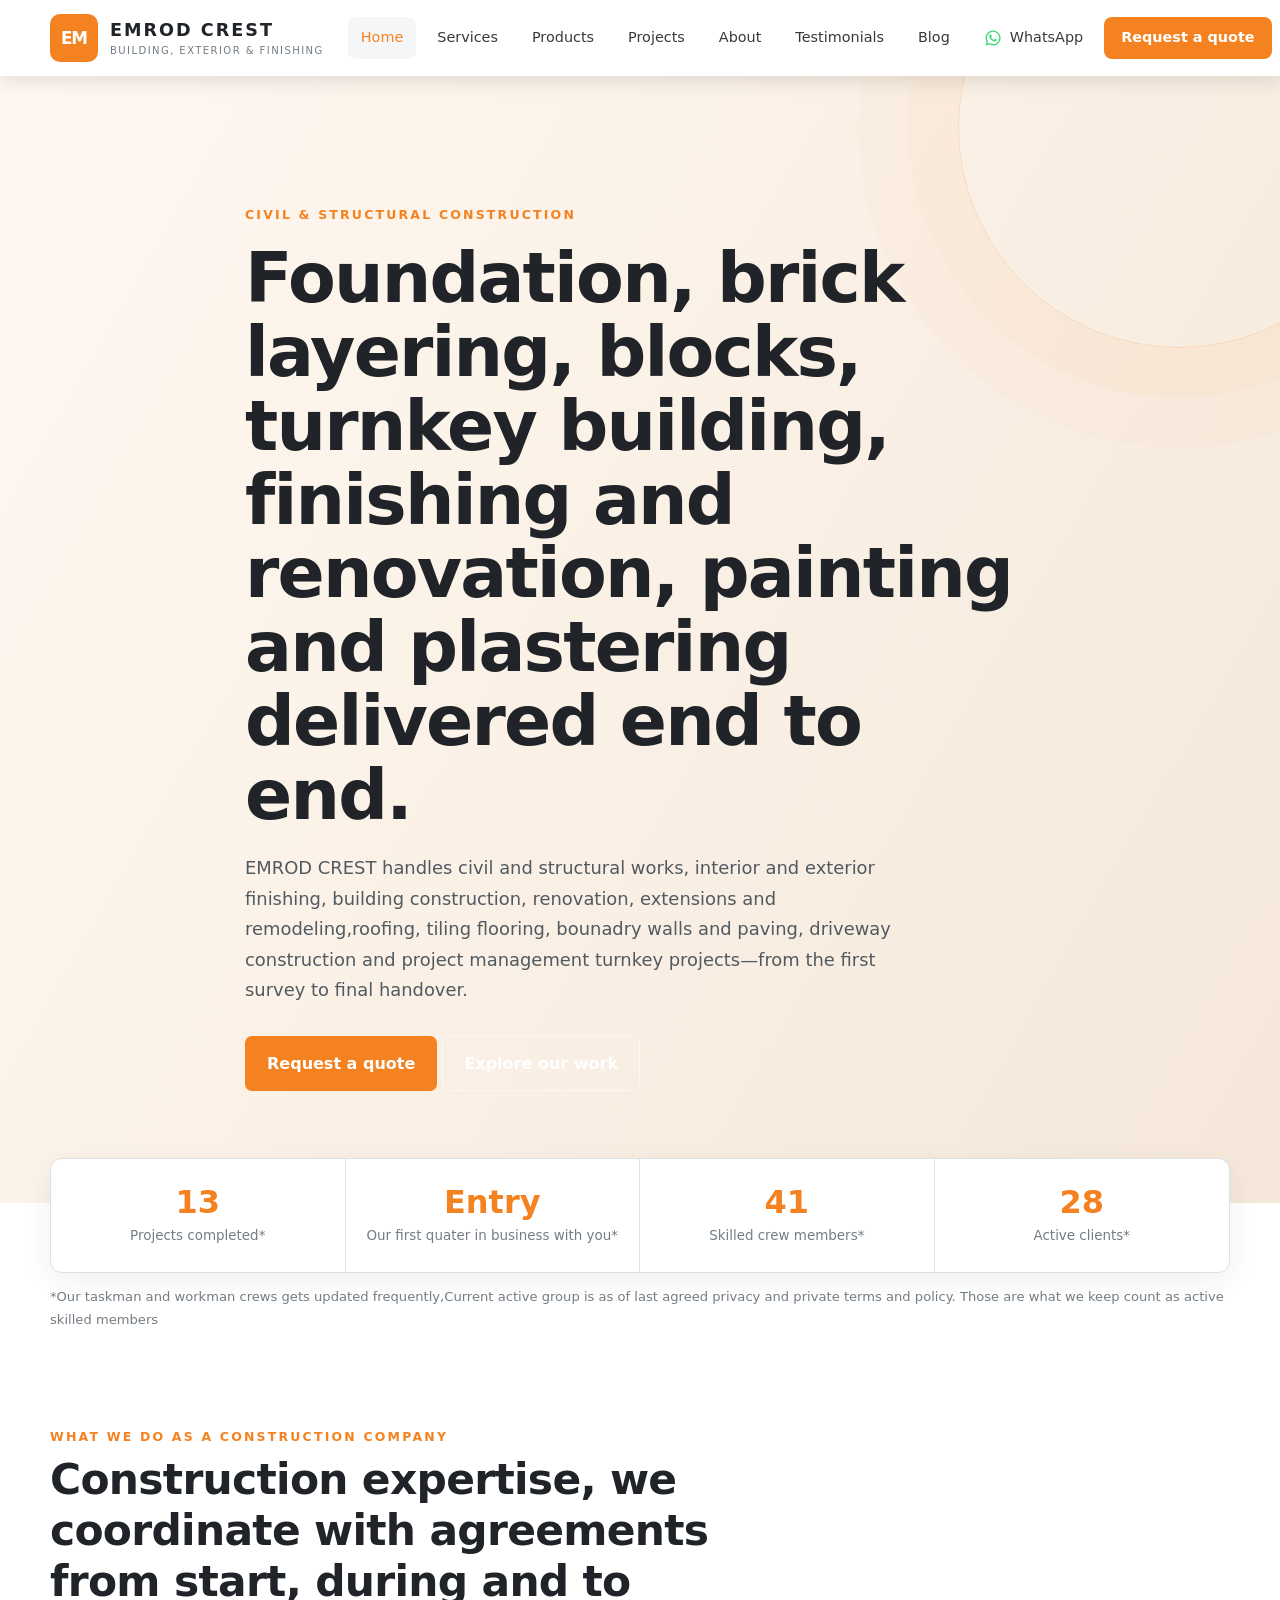
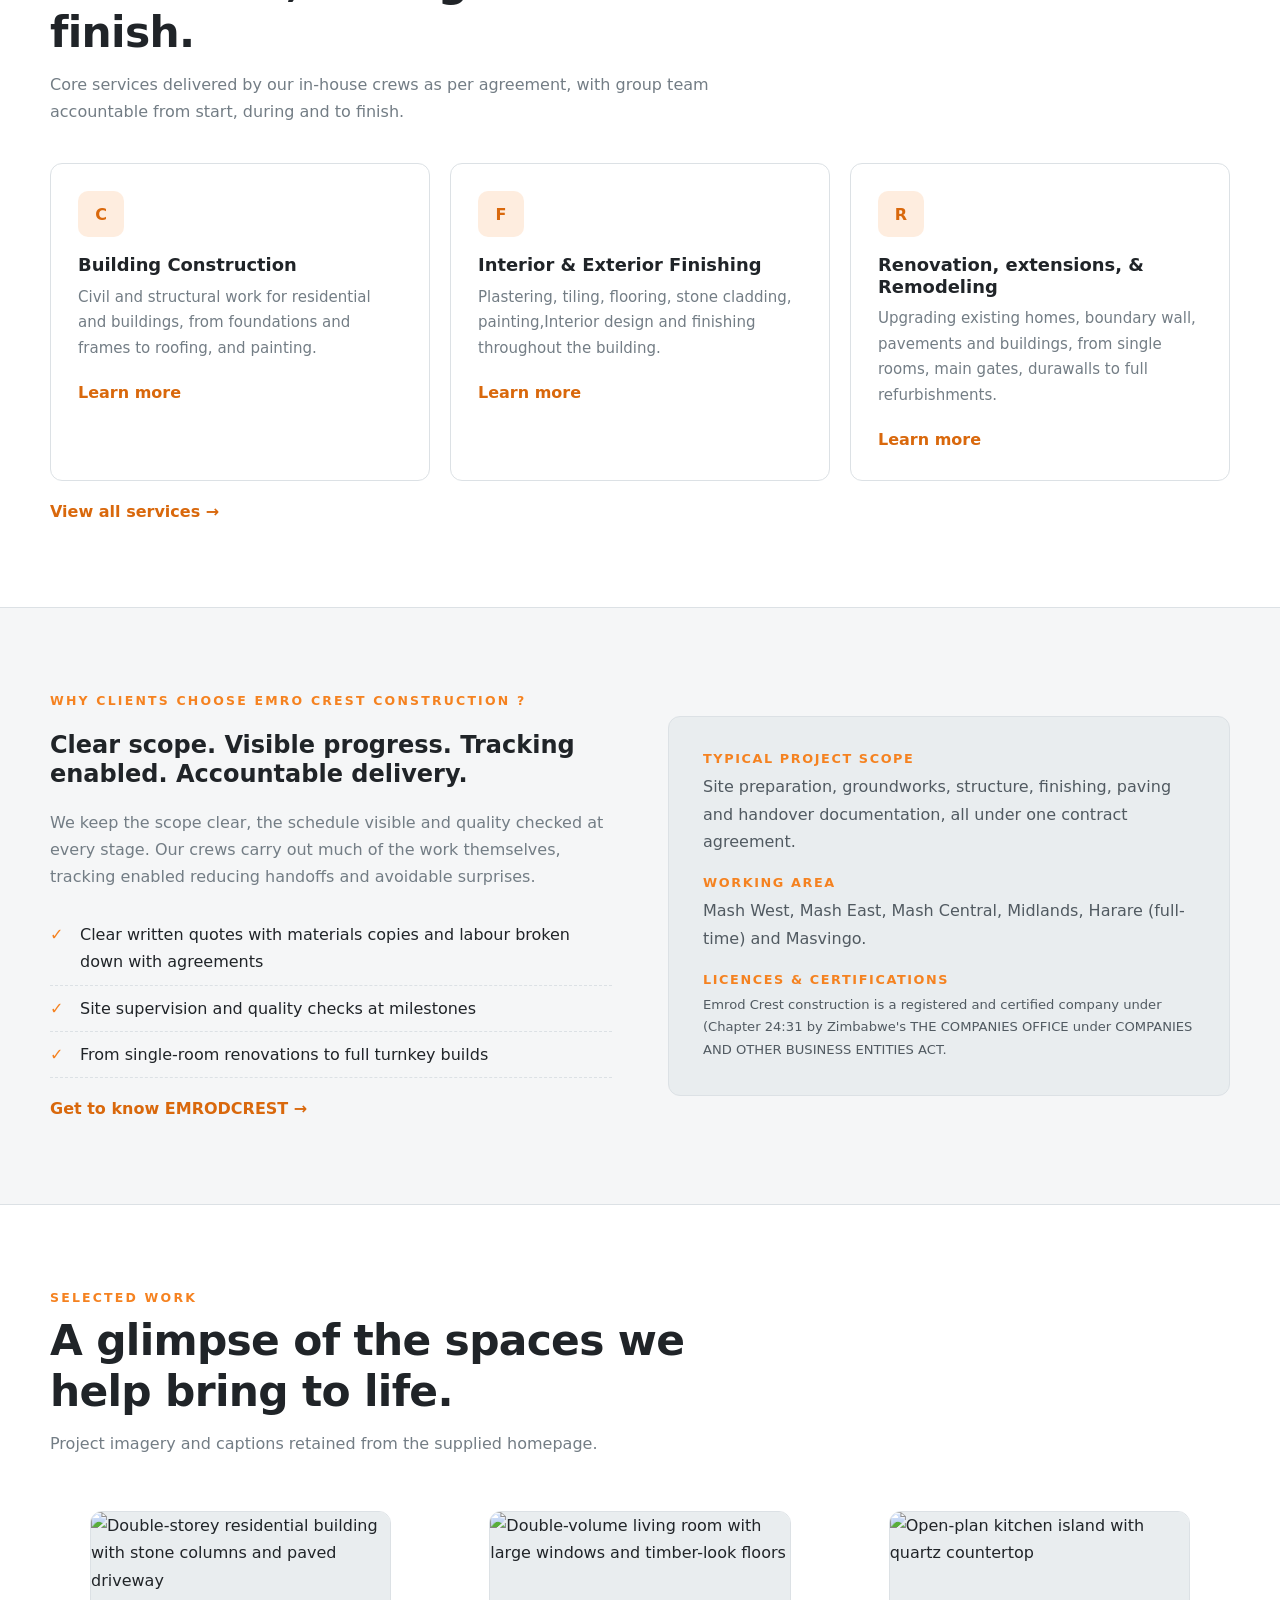
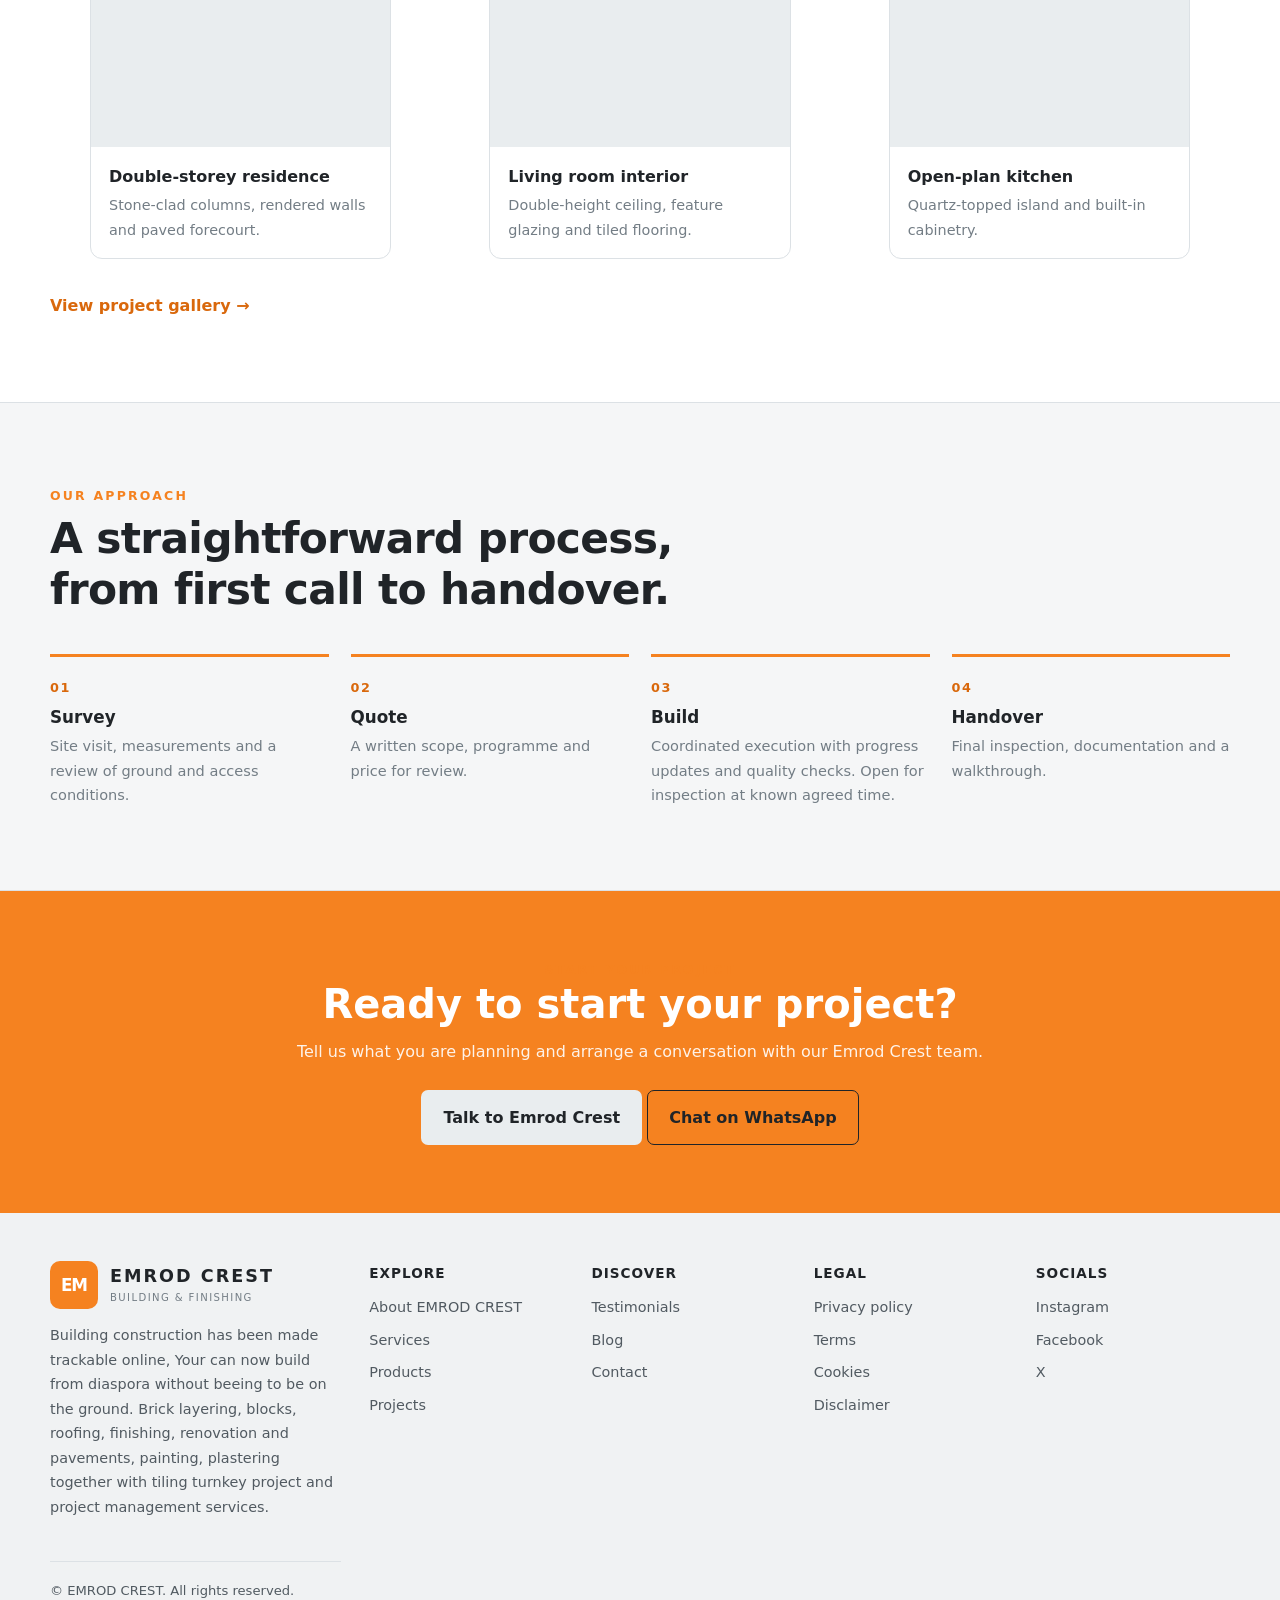
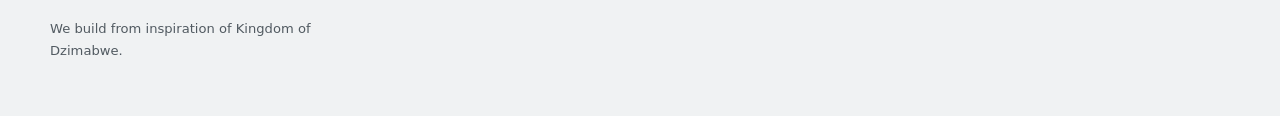
==== commit aefa5e7c: "Update index.html" ====
--- a/index.html
+++ b/index.html
@@ -1,3 +1,4 @@
+<!-- version2 after version 1 overide -->
 
 <!doctype html>
 <html lang="en">
@@ -5,17 +6,28 @@
   <meta charset="utf-8">
   <meta name="viewport" content="width=device-width, initial-scale=1">
 
-  <meta name="description" content="A portfolio of selected EMROD CREST construction and finishing work.">
+  <meta
+    name="description"
+    content="Emrod Crest construction, bricklaying, finishing, renovation, turnkey building, painting and plastering building services."
+  >
+
   <meta name="theme-color" content="#1f2630">
 
-  <base href="../">
-
-  <title>Projects | EMROD CREST</title>
-
-  <!-- Theme initialization -->
+  <base href="./">
+
+  <title>Building Construction &amp; Finishing | EMROD CREST</title>
+
+  <!-- Theme initialization: prevent a flash of the wrong theme -->
   <script>
     (function () {
-      const savedTheme = localStorage.getItem("emro-theme");
+      let savedTheme = null;
+
+      try {
+        savedTheme = localStorage.getItem("emro-theme");
+      } catch (error) {
+        // Continue using the system preference.
+      }
+
       const systemPrefersDark = window.matchMedia(
         "(prefers-color-scheme: dark)"
       ).matches;
@@ -35,18 +47,25 @@
 
 <a class="skip-link" href="#main">Skip to content</a>
 
-<!-- ================= HEADER / NAVIGATION ================= -->
+
+<!-- =====================================================
+     HEADER / NAVIGATION
+===================================================== -->
 
 <header class="site-header">
   <div class="container nav-wrap">
 
     <a class="brand" href="index.html" aria-label="EMRO home">
+
       <span class="brand-mark">EM</span>
+
       <span class="brand-copy">
         <strong>EMROD CREST</strong>
-        <small>BUILDING &amp; FINISHING</small>
+        <small>BUILDING, EXTERIOR &amp; FINISHING</small>
       </span>
+
     </a>
+
 
     <button
       class="menu-toggle"
@@ -58,38 +77,48 @@
       <span>Menu</span>
     </button>
 
+
     <nav class="primary-nav" id="primary-nav" aria-label="Primary navigation">
 
-      <a href="index.html" data-page="index.html">Home</a>
-      <a href="pages/services.html" data-page="services.html">Services</a>
-      <a href="pages/products.html" data-page="products.html">Products</a>
-      <a href="pages/projects.html" data-page="projects.html" aria-current="page">Projects</a>
-      <a href="pages/about.html" data-page="about.html">About</a>
-      <a href="pages/testimonials.html" data-page="testimonials.html">Testimonials</a>
-      <a href="pages/blog/index.html" data-page="blog-index.html">Blog</a>
-
-      <!-- LIGHT / DARK THEME TOGGLE -->
-      <button
-        class="theme-toggle"
-        type="button"
-        data-theme-toggle
-        aria-label="Switch colour theme"
-        aria-pressed="false"
-        title="Switch between light and dark mode"
-      >
-      <span class="theme-toggle-icon" data-theme-icon aria-hidden="true">☀</span>
-        <span class="theme-toggle-label" data-theme-label>Light mode</span>
-      </button>
-
-      <!-- WHATSAPP DIRECT MESSAGE -->
+      <a href="index.html" data-page="index.html" aria-current="page">
+        Home
+      </a>
+
+      <a href="pages/services.html" data-page="services.html">
+        Services
+      </a>
+
+      <a href="pages/products.html" data-page="products.html">
+        Products
+      </a>
+
+      <a href="pages/projects.html" data-page="projects.html">
+        Projects
+      </a>
+
+      <a href="pages/about.html" data-page="about.html">
+        About
+      </a>
+
+      <a href="pages/testimonials.html" data-page="testimonials.html">
+        Testimonials
+      </a>
+
+      <a href="pages/blog/index.html" data-page="blog-index.html">
+        Blog
+        </a>
+
+
+      <!-- WhatsApp -->
       <a
         class="whatsapp-link"
-        href="https://wa.me/263788146367?text=Hello%20Emrod%20Crest%2C%20I%27m%20interested%20in%20your%20products%20and%20services."
+        href="https://wa.me/263714387085?text=Hello%20EmrodCrest%2C%20I%27m%20interested%20in%20your%20products%20and%20services."
         target="_blank"
         rel="noopener noreferrer"
-        aria-label="Chat with EMROD CREST on WhatsApp"
+        aria-label="Chat with Emrod Crest on WhatsApp"
         title="Chat with us on WhatsApp"
       >
+
         <svg
           viewBox="0 0 32 32"
           width="22"
@@ -99,166 +128,543 @@
         >
           <path d="M16.04 2.67A13.27 13.27 0 0 0 4.6 22.65L2.67 29.33l6.84-1.8a13.3 13.3 0 1 0 6.53-24.86Zm0 24.2a10.95 10.95 0 0 1-5.58-1.53l-.4-.24-4.06 1.07 1.09-3.96-.26-.41a10.96 10.96 0 1 1 9.21 5.07Zm6.02-8.2c-.33-.17-1.96-.97-2.26-1.08-.3-.11-.52-.17-.74.17-.22.33-.85 1.08-1.04 1.3-.19.22-.38.25-.71.08-.33-.17-1.4-.52-2.67-1.65-.99-.88-1.66-1.97-1.85-2.3-.19-.33-.02-.51.14-.67.15-.15.33-.38.49-.57.16-.19.22-.33.33-.55.11-.22.06-.41-.03-.57-.08-.16-.74-1.79-1.01-2.45-.27-.64-.54-.55-.74-.56l-.63-.01c-.22 0-.57.08-.87.41-.3.33-1.14 1.11-1.14 2.7s1.17 3.13 1.33 3.35c.16.22 2.3 3.51 5.57 4.92.78.34 1.39.54 1.87.69.79.25 1.51.21 2.08.13.63-.09 1.96-.8 2.24-1.57.27-.77.27-1.43.19-1.57-.08-.14-.3-.22-.63-.39Z"/>
         </svg>
+
         <span>WhatsApp</span>
+
       </a>
+
 
       <a class="nav-cta" href="pages/contact.html">
         Request a quote
       </a>
 
+
+      <!-- Shared theme toggle -->
+      <button
+        class="theme-toggle"
+        type="button"
+        data-theme-toggle
+        aria-label="Switch colour theme"
+        aria-pressed="false"
+        title="Switch between light and dark mode"
+        >
+        <span class="theme-toggle-icon" data-theme-icon aria-hidden="true">☀</span>
+          <span class="theme-toggle-label" data-theme-label>Light mode</span>
+      </button>
+
     </nav>
+
   </div>
 </header>
 
 
-<!-- ================= MAIN CONTENT ================= -->
+
+<!-- =====================================================
+     MAIN CONTENT
+===================================================== -->
 
 <main id="main">
 
-  <!-- PROJECT HERO -->
-
-  <section class="page-hero">
+
+  <!-- ===================================================
+       HERO SECTION
+  ==================================================== -->
+
+  <section class="hero">
+
+    <div class="container hero-inner">
+
+      <div class="eyebrow">
+        Civil &amp; Structural Construction
+      </div>
+
+      <h1>
+        Foundation, brick layering, blocks, turnkey building, finishing and renovation, painting and plastering
+        delivered end to end.
+      </h1>
+
+      <p>
+        EMROD CREST handles civil and structural works, interior and
+        exterior finishing, building construction, renovation, extensions and 
+        remodeling,roofing, tiling flooring, bounadry walls and
+        paving, driveway construction and project management
+        turnkey projects—from the first survey to final handover.
+      </p>
+
+      <div class="hero-actions">
+
+        <a class="button button-primary" href="pages/contact.html">
+          Request a quote
+        </a>
+
+        <a class="button button-outline" href="pages/projects.html">
+          Explore our work
+        </a>
+
+      </div>
+
+    </div>
+
+  </section>
+
+
+
+  <!-- ===================================================
+       STATISTICS
+  ==================================================== -->
+
+  <section class="stats">
+
     <div class="container">
 
-      <div class="breadcrumbs">
-        <a href="index.html">Home</a> / Projects
-      </div>
-
-      <div class="eyebrow">EMROD CREST</div>
-
-      <h1>Projects</h1>
-
-      <p>
-        A portfolio of selected EMROD CREST construction and finishing work.
+      <div class="stats-grid">
+
+        <div class="stat">
+          <strong>13</strong>
+          <span>Projects completed*</span>
+        </div>
+
+        <div class="stat">
+          <strong>Entry</strong>
+          <span>Our first quater in business with you*</span>
+        </div>
+
+        <div class="stat">
+          <strong>41</strong>
+          <span>Skilled crew members*</span>
+        </div>
+
+        <div class="stat">
+          <strong>28</strong>
+          <span>Active clients*</span>
+        </div>
+
+      </div>
+
+      <p class="blog-meta">
+        *Our taskman and workman crews gets updated frequently,Current active group is as
+        of last agreed privacy and private terms and policy. Those are what we keep count as active skilled members 
       </p>
 
     </div>
+
   </section>
 
 
-  <!-- PROJECT PORTFOLIO -->
+
+  <!-- ===================================================
+       SERVICES OVERVIEW
+  ==================================================== -->
 
   <section class="section">
+
     <div class="container">
 
       <div class="section-heading">
 
-        <div class="eyebrow">Portfolio</div>
-
-        <h2>Selected work</h2>
+        <div class="eyebrow">What we do as a construction company</div>
+
+        <h2>
+          Construction expertise, we coordinate with agreements from start, during and to finish.
+        </h2>
 
         <p class="lead">
-          The images and captions below are carried over from the
-          supplied homepage. Add project locations, dates, scope
-          and client permissions before publication.
+          Core services delivered by our in-house crews as per agreement, with group
+          team accountable from start, during and to finish.
         </p>
 
       </div>
 
 
+      <div class="card-grid">
+
+        <article class="card">
+
+          <div class="card-icon" aria-hidden="true">C</div>
+
+          <h3>Building Construction</h3>
+
+          <p>
+            Civil and structural work for residential and
+            buildings, from foundations and frames
+            to roofing, and painting.
+          </p>
+
+          <a class="text-link" href="pages/services.html">
+            Learn more
+          </a>
+
+        </article>
+
+
+        <article class="card">
+
+          <div class="card-icon" aria-hidden="true">F</div>
+
+          <h3>Interior &amp; Exterior Finishing</h3>
+
+          <p>
+            Plastering, tiling, flooring, stone cladding,
+            painting,Interior design and finishing throughout the building.
+          </p>
+
+          <a class="text-link" href="pages/services.html">
+            Learn more
+          </a>
+
+        </article>
+
+
+        <article class="card">
+
+          <div class="card-icon" aria-hidden="true">R</div>
+
+          <h3>Renovation, extensions, &amp; Remodeling</h3>
+
+          <p>
+            Upgrading existing homes, boundary wall, pavements and buildings, from
+            single rooms, main gates, durawalls  to full refurbishments.
+          </p>
+
+          <a class="text-link" href="pages/services.html">
+            Learn more
+          </a>
+
+        </article>
+
+      </div>
+
+
+      <a class="text-link" href="pages/services.html">
+        View all services →
+      </a>
+
+    </div>
+
+  </section>
+
+
+
+  <!-- ===================================================
+       WHY CHOOSE EMRO
+  ==================================================== -->
+
+  <section class="section section-alt">
+
+    <div class="container split">
+
+      <div>
+
+        <div class="eyebrow">
+          Why clients choose EMRO CREST Construction ?
+        </div>
+
+        <h2>
+          Clear scope. Visible progress. Tracking enabled. Accountable delivery.
+        </h2>
+
+        <p>
+          We keep the scope clear, the schedule visible and
+          quality checked at every stage. Our crews carry out
+          much of the work themselves, tracking enabled reducing
+          handoffs and avoidable surprises.
+        </p>
+
+
+        <ul class="check-list">
+
+          <li>
+            Clear written quotes with materials copies and labour broken down with agreements
+          </li>
+
+          <li>
+            Site supervision and quality checks at milestones
+          </li>
+
+          <li>
+            From single-room renovations to full turnkey builds
+          </li>
+
+        </ul>
+
+
+        <a class="text-link" href="pages/about.html">
+          Get to know EMRODCREST →
+        </a>
+
+      </div>
+
+
+      <aside class="dark-panel">
+
+        <h3>Typical project scope</h3>
+
+        <p>
+          Site preparation, groundworks, structure, finishing,
+          paving and handover documentation, all under one contract agreement.
+        </p>
+
+
+        <h3>Working area</h3>
+
+        <p>
+          Mash West, Mash East, Mash Central, Midlands,
+          Harare (full-time) and Masvingo.
+        </p>
+
+
+        <h3>Licences &amp; certifications</h3>
+
+        <p class="blog-meta">
+          Emrod Crest construction is a registered and certified company under (Chapter 24:31
+          by Zimbabwe's THE COMPANIES OFFICE under COMPANIES AND OTHER BUSINESS ENTITIES ACT.
+        </p>
+
+      </aside>
+
+    </div>
+
+  </section>
+
+
+
+  <!-- ===================================================
+       SELECTED PROJECTS
+  ==================================================== -->
+
+  <section class="section">
+
+    <div class="container">
+
+      <div class="section-heading">
+
+        <div class="eyebrow">Selected work</div>
+
+        <h2>
+          A glimpse of the spaces we help bring to life.
+        </h2>
+
+        <p class="lead">
+          Project imagery and captions retained from the supplied
+          homepage.  
+        </p>
+
+      </div>
+
+
       <div class="project-grid">
+
         <figure class="project-card">
-          <a class="project-image-link" href="images/double-storey-exterior.png" data-lightbox aria-label="View full-size image of the double-storey residence">
-            <img src="images/double-storey-exterior.png" alt="Double-storey residential building with stone columns and paved driveway" loading="lazy">
-          </a>
+
+          <img
+            src="images/double-storey-exterior.png"
+            alt="Double-storey residential building with stone columns and paved driveway"
+            loading="lazy"
+          >
+
           <figcaption>
             <b>Double-storey residence</b>
             Stone-clad columns, rendered walls and paved forecourt.
           </figcaption>
+
         </figure>
 
+
         <figure class="project-card">
-          <a class="project-image-link" href="images/living-room.png" data-lightbox aria-label="View full-size image of the living room interior">
-            <img src="images/living-room.png" alt="Double-volume living room with large windows and timber-look floors" loading="lazy">
-          </a>
+
+          <img
+            src="images/living-room.png"
+            alt="Double-volume living room with large windows and timber-look floors"
+            loading="lazy"
+          >
+
           <figcaption>
             <b>Living room interior</b>
             Double-height ceiling, feature glazing and tiled flooring.
           </figcaption>
+
         </figure>
 
+
         <figure class="project-card">
-          <a class="project-image-link" href="images/kitchen.png" data-lightbox aria-label="View full-size image of the open-plan kitchen">
-            <img src="images/kitchen.png" alt="Open-plan kitchen island with quartz countertop" loading="lazy">
-          </a>
+
+          <img
+            src="images/kitchen.png"
+            alt="Open-plan kitchen island with quartz countertop"
+            loading="lazy"
+          >
+
           <figcaption>
             <b>Open-plan kitchen</b>
             Quartz-topped island and built-in cabinetry.
           </figcaption>
+
         </figure>
 
-        <figure class="project-card">
-          <a class="project-image-link" href="images/stone-home.png" data-lightbox aria-label="View full-size image of the stone-and-glass home">
-            <img src="images/stone-home.png" alt="Stone and glass house exterior with gabled roof" loading="lazy">
-          </a>
-          <figcaption>
-            <b>Stone-and-glass home</b>
-            Natural stone facade with large glazed openings.
-          </figcaption>
-        </figure>
-
-        <figure class="project-card">
-          <a class="project-image-link" href="images/design-render.png" data-lightbox aria-label="View full-size image of the single-storey design">
-            <img src="images/design-render.png" alt="Architectural design render of a single-storey home" loading="lazy">
-          </a>
-          <figcaption>
-            <b>Single-storey design</b>
-            Architectural concept with stone accents and metal roofing.
-          </figcaption>
-        </figure>
-      </div>
-    </div>
+      </div>
+
+
+      <a class="text-link" href="pages/projects.html">
+        View project gallery →
+      </a>
+
+    </div>
+
   </section>
 
 
-    <!-- PROJECT ENQUIRY CTA -->
-
-  <section class="section project-cta">
+
+  <!-- ===================================================
+       PROJECT PROCESS
+  ==================================================== -->
+
+  <section class="section section-alt">
+
     <div class="container">
 
-      <div class="cta-content">
-
-        <div class="eyebrow">Have a project in mind?</div>
-
-        <h2>Let's discuss what we can build together.</h2>
-
-        <p>
-          Whether you are planning a new residential building,
-          a commercial project or an interior renovation,
-          contact EMROD CREST to discuss your requirements.
-        </p>
+      <div class="section-heading">
+
+        <div class="eyebrow">Our approach</div>
+
+        <h2>
+          A straightforward process, from first call to handover.
+        </h2>
+
+      </div>
+
+
+      <div class="process-grid">
+
+        <div class="process-step">
+
+          <b>01</b>
+
+          <h3>Survey</h3>
+
+          <p>
+            Site visit, measurements and a review of ground
+            and access conditions.
+          </p>
+
+        </div>
+
+
+        <div class="process-step">
+
+          <b>02</b>
+
+          <h3>Quote</h3>
+
+          <p>
+            A written scope, programme and price for review.
+          </p>
+
+        </div>
+
+
+        <div class="process-step">
+
+          <b>03</b>
+
+          <h3>Build</h3>
+
+          <p>
+            Coordinated execution with progress updates
+            and quality checks. Open for inspection at
+            known agreed time.
+          </p>
+
+        </div>
+
+
+        <div class="process-step">
+
+          <b>04</b>
+
+          <h3>Handover</h3>
+
+          <p>
+            Final inspection, documentation and a walkthrough.
+          </p>
+
+        </div>
+
+      </div>
+
+    </div>
+
+  </section>
+
+
+
+  <!-- ===================================================
+       FINAL CALL TO ACTION
+  ==================================================== -->
+
+  <section class="cta">
+
+    <div class="container">
+
+      <div class="eyebrow">Start your project</div>
+
+      <h2>Ready to start your project?</h2>
+
+      <p>
+        Tell us what you are planning and arrange a conversation
+        with our Emrod Crest team.
+      </p>
+
+
+      <div class="cta-actions">
+
+        <a class="button button-dark" href="pages/contact.html">
+          Talk to Emrod Crest
+        </a>
 
         <a
-          class="btn btn-primary"
-          href="https://wa.me/263788146367?text=Hello%20Emrod%20Crest%2C%20I%27d%20like%20to%20discuss%20a%20construction%20project."
+          class="button button-outline"
+          href="https://wa.me/263714387085?text=Hello%20EMRODCREST%2C%20I%20would%20like%20to%20discuss%20a%20construction%20project."
           target="_blank"
           rel="noopener noreferrer"
         >
-          Discuss your project
+          Chat on WhatsApp
         </a>
 
       </div>
 
     </div>
+
   </section>
 
 </main>
+
+
 
 <!-- =====================================================
      FOOTER
 ===================================================== -->
 
 <footer class="site-footer">
+
   <div class="container">
+
     <div class="footer-grid">
+
+
+      <!-- Brand -->
       <div class="footer-brand">
+
         <a class="brand" href="index.html">
+
           <span class="brand-mark">EM</span>
+
           <span class="brand-copy">
             <strong>EMROD CREST</strong>
-            <small>Building Construction &amp; Finishing | EMROD CREST</small>
+            <small>BUILDING &amp; FINISHING</small>
           </span>
+
         </a>
+
         <p>
           Building construction has been made trackable online,
           Your can now build from diaspora without beeing to be on the ground.
@@ -266,88 +672,391 @@
           pavements, painting, plastering together with tiling
           turnkey project and project management services.
         </p>
-      </div>
-
+
+      </div>
+
+
+      <!-- Explore -->
       <div>
+
         <h3>Explore</h3>
+
         <div class="footer-links">
+
           <a href="pages/about.html">About EMROD CREST</a>
           <a href="pages/services.html">Services</a>
           <a href="pages/products.html">Products</a>
           <a href="pages/projects.html">Projects</a>
-        </div>
-      </div>
-
+
+        </div>
+
+      </div>
+
+
+      <!-- Discover -->
       <div>
+
         <h3>Discover</h3>
+
         <div class="footer-links">
+
           <a href="pages/testimonials.html">Testimonials</a>
           <a href="pages/blog/index.html">Blog</a>
           <a href="pages/contact.html">Contact</a>
-        </div>
-      </div>
-
+
+        </div>
+
+      </div>
+
+
+      <!-- Legal -->
       <div>
+
         <h3>Legal</h3>
+
         <div class="footer-links">
-          <a href="pages/legal/privacy-policy.html">Privacy policy</a>
-          <a href="pages/legal/terms.html">Terms</a>
-          <a href="pages/legal/cookies.html">Cookies</a>
-          <a href="pages/legal/disclaimer.html">Disclaimer</a>
-        </div>
-      </div>
-
+
+          <a href="pages/legal/privacy-policy.html">
+            Privacy policy
+          </a>
+
+          <a href="pages/legal/terms.html">
+            Terms
+          </a>
+
+          <a href="pages/legal/cookies.html">
+            Cookies
+          </a>
+
+          <a href="pages/legal/disclaimer.html">
+            Disclaimer
+          </a>
+        </div>
+      </div>
+      <!-- Socials -->
       <div>
         <h3>Socials</h3>
+
         <div class="footer-links">
           <a href="https://www.instagram.com/emrodcrest/" target="_blank" rel="noopener noreferrer">Instagram</a>
           <a href="https://www.facebook.com/EMRODCREST" target="_blank" rel="noopener noreferrer">Facebook</a>
           <a href="https://x.com/MuE98100" target="_blank" rel="noopener noreferrer">X</a>
-        </div>
-      </div>
-    </div>
-
+          </div>
+
+      </div>
+
+    <!-- Footer bottom -->
     <div class="footer-bottom">
-      <p>© <span data-current-year></span> EMROD CREST. All rights reserved.</p>
-      <p>We build from inspiration of Kingdom of Dzimabwe.</p>
-    </div>
+
+      <p>
+        © <span data-current-year></span> EMROD CREST. All rights reserved.
+      </p>
+
+      <p>
+        We build from inspiration of Kingdom of Dzimabwe.
+      </p>
+
+    </div>
+
+  </div>
+
+</footer>
+
+</body>
+</html>
+
+
+<!-- version 1 parent
+
+<!DOCTYPE html>
+<html lang="en">
+<head>
+<meta charset="UTF-8">
+<meta name="viewport" content="width=device-width, initial-scale=1, viewport-fit=cover">
+<title>EMRO | Building Construction &amp; Finishing</title>
+<style>
+  :root {
+    --bg: #f5f3ee; --surface: #ffffff; --ink: #1c1f24; --muted: #5d636d;
+    --accent: #e0872e; --accent-dark: #bd6d1d; --navy: #1d3b57; --dark: #1f2630; --line: #e2dfd7;
+    box-sizing: border-box;
+    padding-top: env(safe-area-inset-top, 0px);
+    padding-bottom: env(safe-area-inset-bottom, 0px);
+  }
+  @media (prefers-color-scheme: dark) {
+    :root:not([data-theme="light"]) {
+      --bg: #14171c; --surface: #1c2027; --ink: #f1f2f4; --muted: #a4abb6; --dark: #0d0f13; --line: #2d333d;
+    }
+  }
+  :root[data-theme="dark"] {
+    --bg: #14171c; --surface: #1c2027; --ink: #f1f2f4; --muted: #a4abb6; --dark: #0d0f13; --line: #2d333d;
+  }
+  * { box-sizing: border-box; }
+  html { scroll-behavior: smooth; scroll-padding-top: 80px; }
+  body { margin: 0; font-family: system-ui, -apple-system, "Segoe UI", Roboto, Helvetica, Arial, sans-serif; background: var(--bg); color: var(--ink); line-height: 1.6; }
+  a { color: inherit; }
+  img { max-width: 100%; display: block; }
+  .wrap { max-width: 1100px; margin: 0 auto; padding: 0 20px; }
+
+  header.nav { position: sticky; top: env(safe-area-inset-top, 0px); z-index: 10; background: var(--dark); }
+  .nav .wrap { display: flex; align-items: center; justify-content: space-between; height: 72px; }
+  .logo-pill { background: #fff; border-radius: 8px; padding: 4px 8px; display: flex; align-items: center; }
+  .logo-pill img { height: 52px; width: auto; }
+  .nav ul { list-style: none; display: flex; gap: 22px; margin: 0; padding: 0; }
+  .nav a { text-decoration: none; font-size: 0.92rem; color: #fff; opacity: 0.85; }
+  .nav a:hover { opacity: 1; color: var(--accent); }
+  @media (max-width: 760px) { .nav ul { display: none; } }
+
+  .hero { background: linear-gradient(135deg, var(--dark) 0%, #2d3846 100%); color: #fff; padding: 96px 0 110px; }
+  .eyebrow { color: var(--accent); text-transform: uppercase; letter-spacing: 2px; font-size: 0.8rem; font-weight: 700; }
+  .hero h1 { font-size: clamp(2.1rem, 5vw, 3.5rem); line-height: 1.1; margin: 14px 0 18px; max-width: 780px; }
+  .hero p { font-size: 1.1rem; max-width: 640px; opacity: 0.88; margin: 0 0 30px; }
+  .btn { display: inline-block; padding: 14px 26px; border-radius: 6px; text-decoration: none; font-weight: 700; margin: 0 12px 10px 0; }
+  .btn-primary { background: var(--accent); color: #fff; }
+  .btn-primary:hover { background: var(--accent-dark); }
+  .btn-ghost { border: 2px solid rgba(255,255,255,0.5); color: #fff; }
+  .btn-ghost:hover { border-color: #fff; }
+
+  .stats { margin-top: -48px; position: relative; }
+  .stats .grid { display: grid; grid-template-columns: repeat(4, 1fr); background: var(--surface); border: 1px solid var(--line); border-radius: 10px; box-shadow: 0 10px 30px rgba(0,0,0,0.08); }
+  .stat { padding: 26px 18px; text-align: center; border-right: 1px solid var(--line); }
+  .stat:last-child { border-right: none; }
+  .stat strong { display: block; font-size: 1.9rem; color: var(--accent); }
+  .stat span { font-size: 0.85rem; color: var(--muted); }
+  @media (max-width: 680px) {
+    .stats .grid { grid-template-columns: repeat(2, 1fr); }
+    .stat:nth-child(2) { border-right: none; }
+    .stat:nth-child(-n+2) { border-bottom: 1px solid var(--line); }
+  }
+
+  section { padding: 84px 0; }
+  section h2 { font-size: clamp(1.7rem, 3.5vw, 2.4rem); margin: 0 0 12px; }
+  .lead { color: var(--muted); max-width: 680px; margin: 0 0 40px; }
+
+  .services { display: grid; grid-template-columns: repeat(auto-fit, minmax(250px, 1fr)); gap: 20px; }
+  .card { background: var(--surface); border: 1px solid var(--line); border-radius: 10px; padding: 28px; transition: transform .2s, border-color .2s; }
+  .card:hover { transform: translateY(-3px); border-color: var(--accent); }
+  .icon { width: 46px; height: 46px; border-radius: 8px; background: rgba(224,135,46,0.14); color: var(--accent); display: flex; align-items: center; justify-content: center; font-weight: 800; margin-bottom: 16px; }
+  .card h3 { margin: 0 0 8px; font-size: 1.1rem; }
+  .card p { margin: 0; color: var(--muted); font-size: 0.95rem; }
+
+  .alt { background: var(--surface); border-top: 1px solid var(--line); border-bottom: 1px solid var(--line); }
+  .split { display: grid; grid-template-columns: 1fr 1fr; gap: 56px; align-items: center; }
+  .split p { color: var(--muted); }
+  ul.checks { list-style: none; padding: 0; margin: 20px 0 0; }
+  ul.checks li { padding: 8px 0 8px 30px; position: relative; border-bottom: 1px dashed var(--line); }
+  ul.checks li::before { content: "\2713"; position: absolute; left: 0; color: var(--accent); font-weight: 800; }
+  .panel { background: var(--dark); color: #fff; border-radius: 12px; padding: 36px; }
+  .panel h4 { margin: 0 0 6px; color: var(--accent); font-size: 0.85rem; letter-spacing: 2px; text-transform: uppercase; }
+  .panel p { color: rgba(255,255,255,0.8); margin: 0 0 20px; }
+  .panel p:last-child { margin-bottom: 0; }
+  @media (max-width: 800px) { .split { grid-template-columns: 1fr; gap: 32px; } }
+
+  .gallery { display: grid; grid-template-columns: repeat(3, 1fr); gap: 18px; }
+  .gallery figure { margin: 0; border-radius: 10px; overflow: hidden; background: var(--surface); border: 1px solid var(--line); }
+  .gallery img { width: 100%; height: 280px; object-fit: cover; }
+  .gallery figcaption { padding: 14px 18px; font-size: 0.92rem; color: var(--muted); }
+  .gallery figcaption b { color: var(--ink); display: block; font-size: 1rem; }
+  .gallery .wide { grid-column: span 2; }
+  @media (max-width: 800px) { .gallery { grid-template-columns: 1fr 1fr; } .gallery .wide { grid-column: span 2; } }
+  @media (max-width: 520px) { .gallery { grid-template-columns: 1fr; } .gallery .wide { grid-column: auto; } .gallery img { height: 220px; } }
+
+  .process { display: grid; grid-template-columns: repeat(4, 1fr); gap: 18px; }
+  .step { border-top: 3px solid var(--accent); padding-top: 16px; }
+  .step b { display: block; color: var(--accent); font-size: 0.85rem; letter-spacing: 1px; margin-bottom: 6px; }
+  .step h3 { margin: 0 0 6px; font-size: 1.05rem; }
+  .step p { margin: 0; color: var(--muted); font-size: 0.92rem; }
+  @media (max-width: 800px) { .process { grid-template-columns: repeat(2, 1fr); } }
+  @media (max-width: 480px) { .process { grid-template-columns: 1fr; } }
+
+  .cta { background: var(--accent); color: #fff; text-align: center; padding: 72px 0; }
+  .cta h2 { color: #fff; margin-bottom: 10px; }
+  .cta p { opacity: 0.94; margin: 0 0 26px; }
+  .cta .btn-dark { background: var(--dark); color: #fff; }
+  .cta .btn-dark:hover { background: #000; }
+  .cta .btn-ghost { border-color: rgba(255,255,255,0.8); }
+
+  footer { background: var(--dark); color: rgba(255,255,255,0.7); padding: 36px 0; font-size: 0.9rem; }
+  footer .wrap { display: flex; flex-wrap: wrap; justify-content: space-between; align-items: center; gap: 14px; }
+  footer .logo-pill img { height: 44px; }
+</style>
+</head>
+<body>
+
+<header class="nav">
+  <div class="wrap">
+    <div class="logo-pill"><img src="images/emro-logo.png" alt="EMRO logo"></div>
+    <nav>
+      <ul>
+        <li><a href="#services">Services</a></li>
+        <li><a href="#capability">Why Emrod Crest constructions</a></li>
+        <li><a href="#projects">Projects</a></li>
+        <li><a href="#process">Process</a></li>
+        <li><a href="#contact">Contact</a></li>
+      </ul>
+    </nav>
+  </div>
+</header>
+
+<div class="hero">
+  <div class="wrap">
+    <div class="eyebrow">Civil &amp; Structural Construction</div>
+    <h1>Building construction, turnkey building, finishing, painting, plastering and renovation, delivered end to end.</h1>
+    <p>Emrod Crest construction handles civil and structural works, interior and exterior bricklaying to finishing, renovation and remodeling, and foundation to roofing projects, from the first survey to final handover.</p>
+    <a class="btn btn-primary" href="#contact">Request a Quote</a>
+    <a class="btn btn-ghost" href="#projects">View Our Work</a>
+  </div>
+</div>
+
+<div class="stats">
+  <div class="wrap">
+    <div class="grid">
+      <div class="stat"><strong>158</strong><span>Projects completed</span></div>
+      <div class="stat"><strong>1</strong><span>Year in business</span></div>
+      <div class="stat"><strong>128</strong><span>Skilled crew members</span></div>
+      <div class="stat"><strong>8</strong><span>Active clients</span></div>
+    </div>
+  </div>
+</div>
+
+<section id="services">
+  <div class="wrap">
+    <h2>What we do</h2>
+    <p class="lead">Core services delivered by both our out and in-house crews, with two team accountable from start to finish.</p>
+    <div class="services">
+      <div class="card">
+        <div class="icon">C</div>
+        <h3>Building Construction</h3>
+        <p>Civil and structural work for residential and commercial buildings, from foundations and frames to roofing.</p>
+      </div>
+      <div class="card">
+        <div class="icon">F</div>
+        <h3>Interior &amp; Exterior Finishing</h3>
+        <p>Plastering, tiling, flooring, stone cladding, painting and finishes that carry the design through the whole building.</p>
+      </div>
+      <div class="card">
+        <div class="icon">R</div>
+        <h3>Renovation &amp; Extensions &amp; Remodeling</h3>
+        <p>Upgrading existing homes and buildings, adding new spaces to existing buildings from single rooms to full interior and exterior refurbishments.</p>
+      </div>
+       <div class="card">
+        <div class="icon">T</div>
+        <h3>Bricklaying and Blockwork</h3>
+        <p>We take boundary construction walls, pertitions, structural supports all using brincks or concrete blocks to a finished building ready to move into or open for business.</p>
+      </div>
+      <div class="card">
+        <div class="icon">T</div>
+        <h3>Turnkey Services</h3>
+        <p>We take a project from design and approvals through to a finished building ready to move into or open for business.</p>
+      </div>
+      <div class="card">
+        <div class="icon">D</div>
+        <h3>Durawalls &amp; Boundary walls installation</h3>
+        <p>Supply and installation of Durawall systems for boundary, retaining and site perimeter applications.</p>
+      </div>
+      <div class="card">
+        <div class="icon">D</div>
+        <h3>Foundation &amp; Concrete works</h3>
+        <p>Supply and pouring concrete, installation of footings and site structural foundation elements.</p>
+      </div>
+      <div class="card">
+        <div class="icon">P</div>
+        <h3>Pavement Works</h3>
+        <p>Driveways, parking areas and site paving, built to correct grades, compaction and drainage standards.</p>
+      </div>
+      <div class="card">
+        <div class="icon">P</div>
+        <h3>Construction project management</h3>
+        <p>Overseeing, planning, and coordinating timelines, labor, and resources for construction projects.</p>
+      </div>
+      
+    </div>
+  </div>
+</section>
+
+<section id="capability" class="alt">
+  <div class="wrap split">
+    <div>
+      <h2>Why clients choose Emrod Crest construction</h2>
+      <p>We keep the scope clear and transparent, the schedule visible and quality checked at every stage to you. Our crews carry out most of the work themselves, which means fewer handoffs and fewer surprises.</p>
+      <ul class="checks">
+        <li>128 skilled crew members across civil, structural and finishing trades</li>
+        <li>Clear written quotes with materials and labour broken down</li>
+        <li>Site supervision and quality checks at every milestone</li>
+        <li>From single-room renovations to full turnkey builds</li>
+      </ul>
+    </div>
+    <div class="panel">
+      <h4>Typical project scope</h4>
+      <p>Site preparation, groundworks, structure, finishing, paving and handover documentation, all under one contract.</p>
+      <h4>Working area</h4>
+      <p>Mash West, Mash East, Mash Central, Midlands, Harare (full-time) and Masvingo</p>
+      <h4>Licences &amp; certifications</h4>
+      <!--add licenses, registration numbers etc here-->
+
+<!--
+      <p></p> 
+    </div>
+  </div>
+</section>
+
+<section id="projects">
+  <div class="wrap">
+    <h2>Selected work</h2>
+    <p class="lead">A look at recent residential builds and interiors.</p>
+    <div class="gallery">
+      <figure class="wide">
+        <!-- Add project names, locations and completion dates to each caption
+        <img src="images/double-storey-exterior.png" alt="Double-storey residential building with stone columns and paved driveway">
+        <figcaption><b>Double-storey residence</b>Stone-clad columns, rendered walls and paved forecourt.</figcaption>
+      </figure>
+      <figure>
+        <img src="images/living-room.png" alt="Double-volume living room with large windows and timber-look floors">
+        <figcaption><b>Living room interior</b>Double-height ceiling, feature glazing and tiled flooring.</figcaption>
+      </figure>
+      <figure>
+        <img src="images/kitchen.png" alt="Open-plan kitchen island with quartz countertop">
+        <figcaption><b>Open-plan kitchen</b>Quartz-topped island and built-in cabinetry.</figcaption>
+      </figure>
+      <figure>
+        <img src="images/stone-home.png" alt="Stone and glass house exterior with gabled roof">
+        <figcaption><b>Stone-and-glass home</b>Natural stone facade with large glazed openings.</figcaption>
+      </figure>
+      <figure>
+        <img src="images/design-render.png" alt="Architectural design render of a single-storey home">
+        <figcaption><b>Single-storey design</b>Architectural concept with stone accents and metal roofing.</figcaption>
+      </figure>
+    </div>
+  </div>
+</section>
+
+<section id="process" class="alt">
+  <div class="wrap">
+    <h2>How we work</h2>
+    <p class="lead">A simple, repeatable process from first call to final handover.</p>
+    <div class="process">
+      <div class="step"><b>01</b><h3>Survey</h3><p>Site visit, measurements and a review of ground and access conditions.</p></div>
+      <div class="step"><b>02</b><h3>Quote</h3><p>A clear written scope, programme and price with no hidden line items.</p></div>
+      <div class="step"><b>03</b><h3>Build</h3><p>Coordinated execution with regular progress updates and quality checks.</p></div>
+      <div class="step"><b>04</b><h3>Handover</h3><p>Final inspection, documentation and a walkthrough before we leave the site.</p></div>
+    </div>
+  </div>
+</section>
+
+<section class="cta" id="contact">
+  <div class="wrap">
+    <h2>Ready to start your project?</h2>
+    <p>Tell us what you are planning and we will get back to you with a site visit date and a clear quote.</p>
+    <a class="btn btn-dark" href="mailto:[email@emro.com]">Email Us</a>
+    <a class="btn btn-ghost" href="tel:+263788146367">Call +263 788 146 367</a>
+  </div>
+</section>
+
+<footer>
+  <div class="wrap">
+    <div class="logo-pill"><img src="images/emro-logo.png" alt="EMRO logo"></div>
+    <div>Office address: 2337Ace cresent, Mnt Pleasant<br>&copy; EMRO. All rights reserved.</div>
   </div>
 </footer>
 
-<dialog class="image-lightbox" id="image-lightbox" aria-label="Project image preview">
-  <button class="lightbox-close" type="button" aria-label="Close image preview">&times;</button>
-  <img src="" alt="">
-</dialog>
-
-<script>
-  (() => {
-    const lightbox = document.getElementById("image-lightbox");
-    const previewImage = lightbox.querySelector("img");
-    const closeButton = lightbox.querySelector(".lightbox-close");
-    let lastFocusedLink = null;
-
-    document.querySelectorAll(".project-image-link[data-lightbox]").forEach((link) => {
-      link.addEventListener("click", (event) => {
-        event.preventDefault();
-        lastFocusedLink = link;
-        previewImage.src = link.href;
-        previewImage.alt = link.querySelector("img")?.alt || "Project image";
-        lightbox.showModal();
-        closeButton.focus();
-      });
-    });
-
-    closeButton.addEventListener("click", () => lightbox.close());
-
-    lightbox.addEventListener("click", (event) => {
-      if (event.target === lightbox) lightbox.close();
-    });
-
-    lightbox.addEventListener("close", () => {
-      previewImage.removeAttribute("src");
-      if (lastFocusedLink) lastFocusedLink.focus();
-    });
-  })();
-</script>
 </body>
-</html>
+</html> -->
